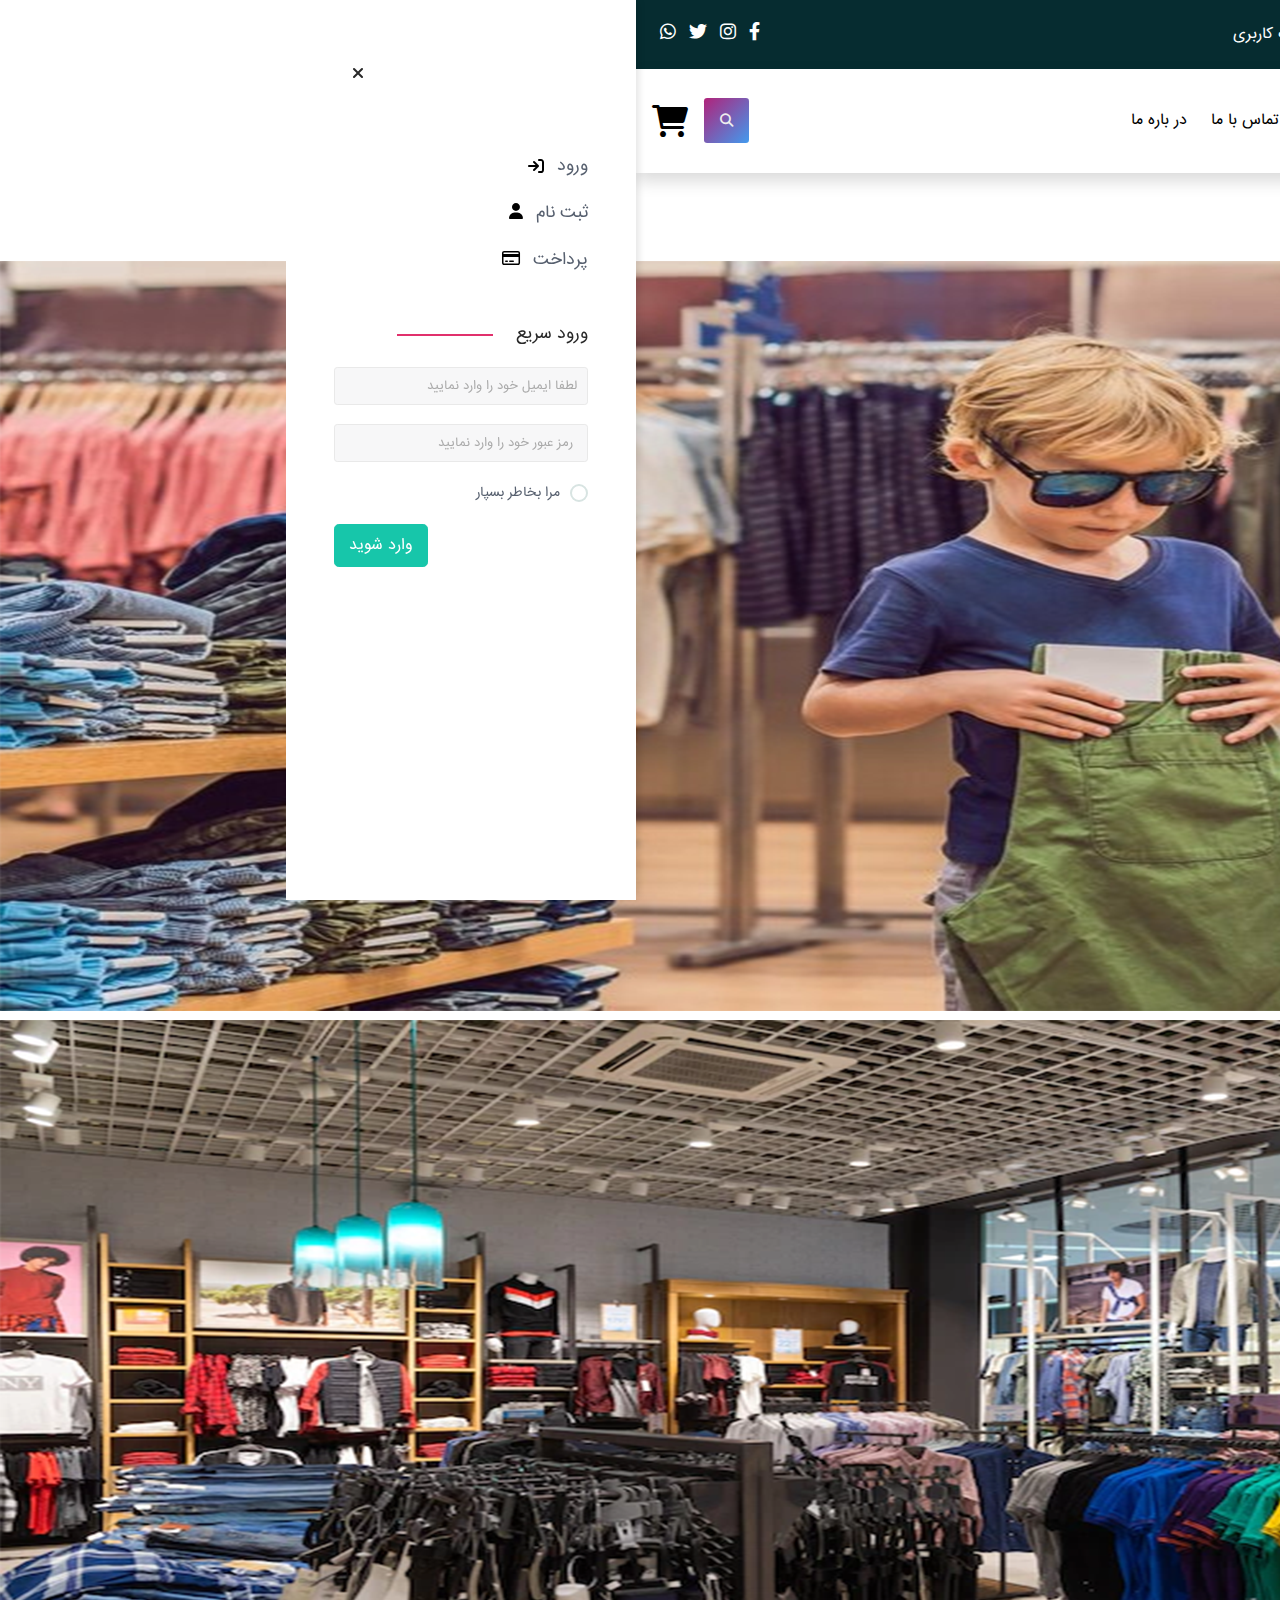
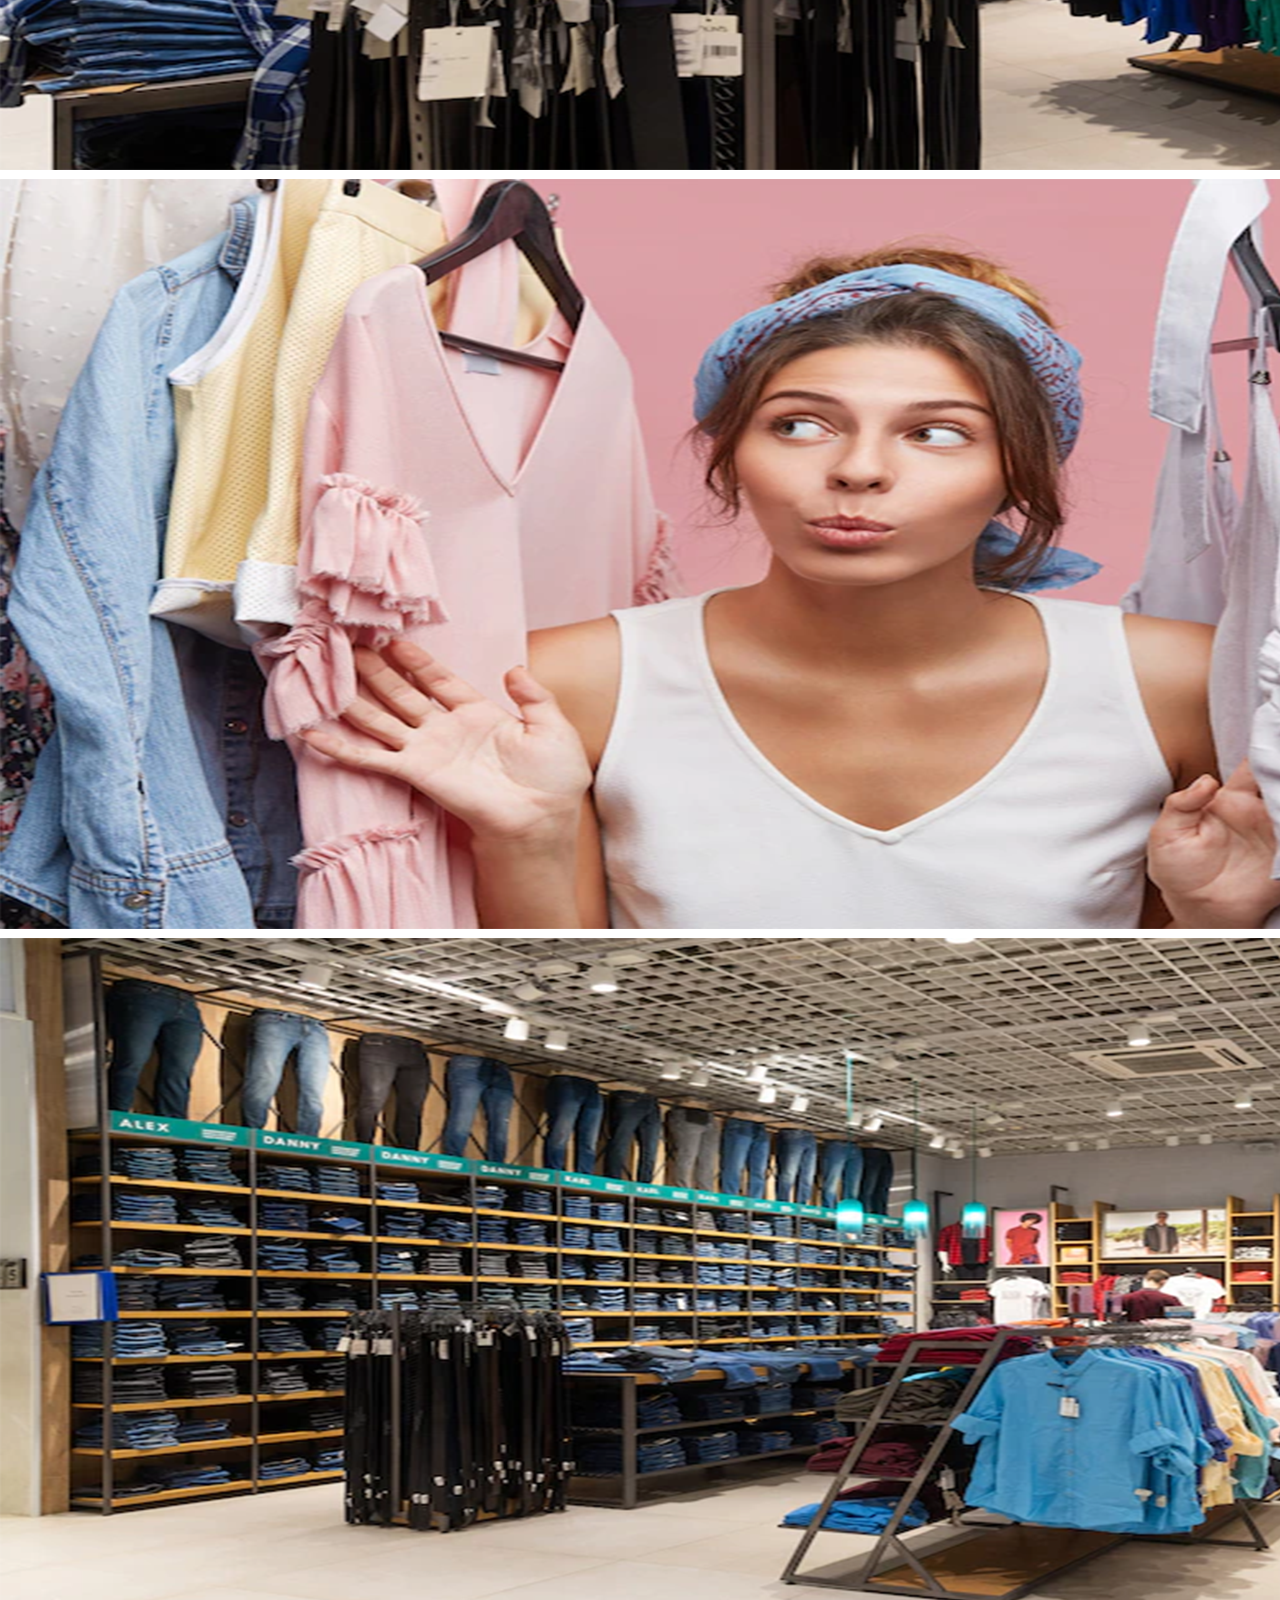
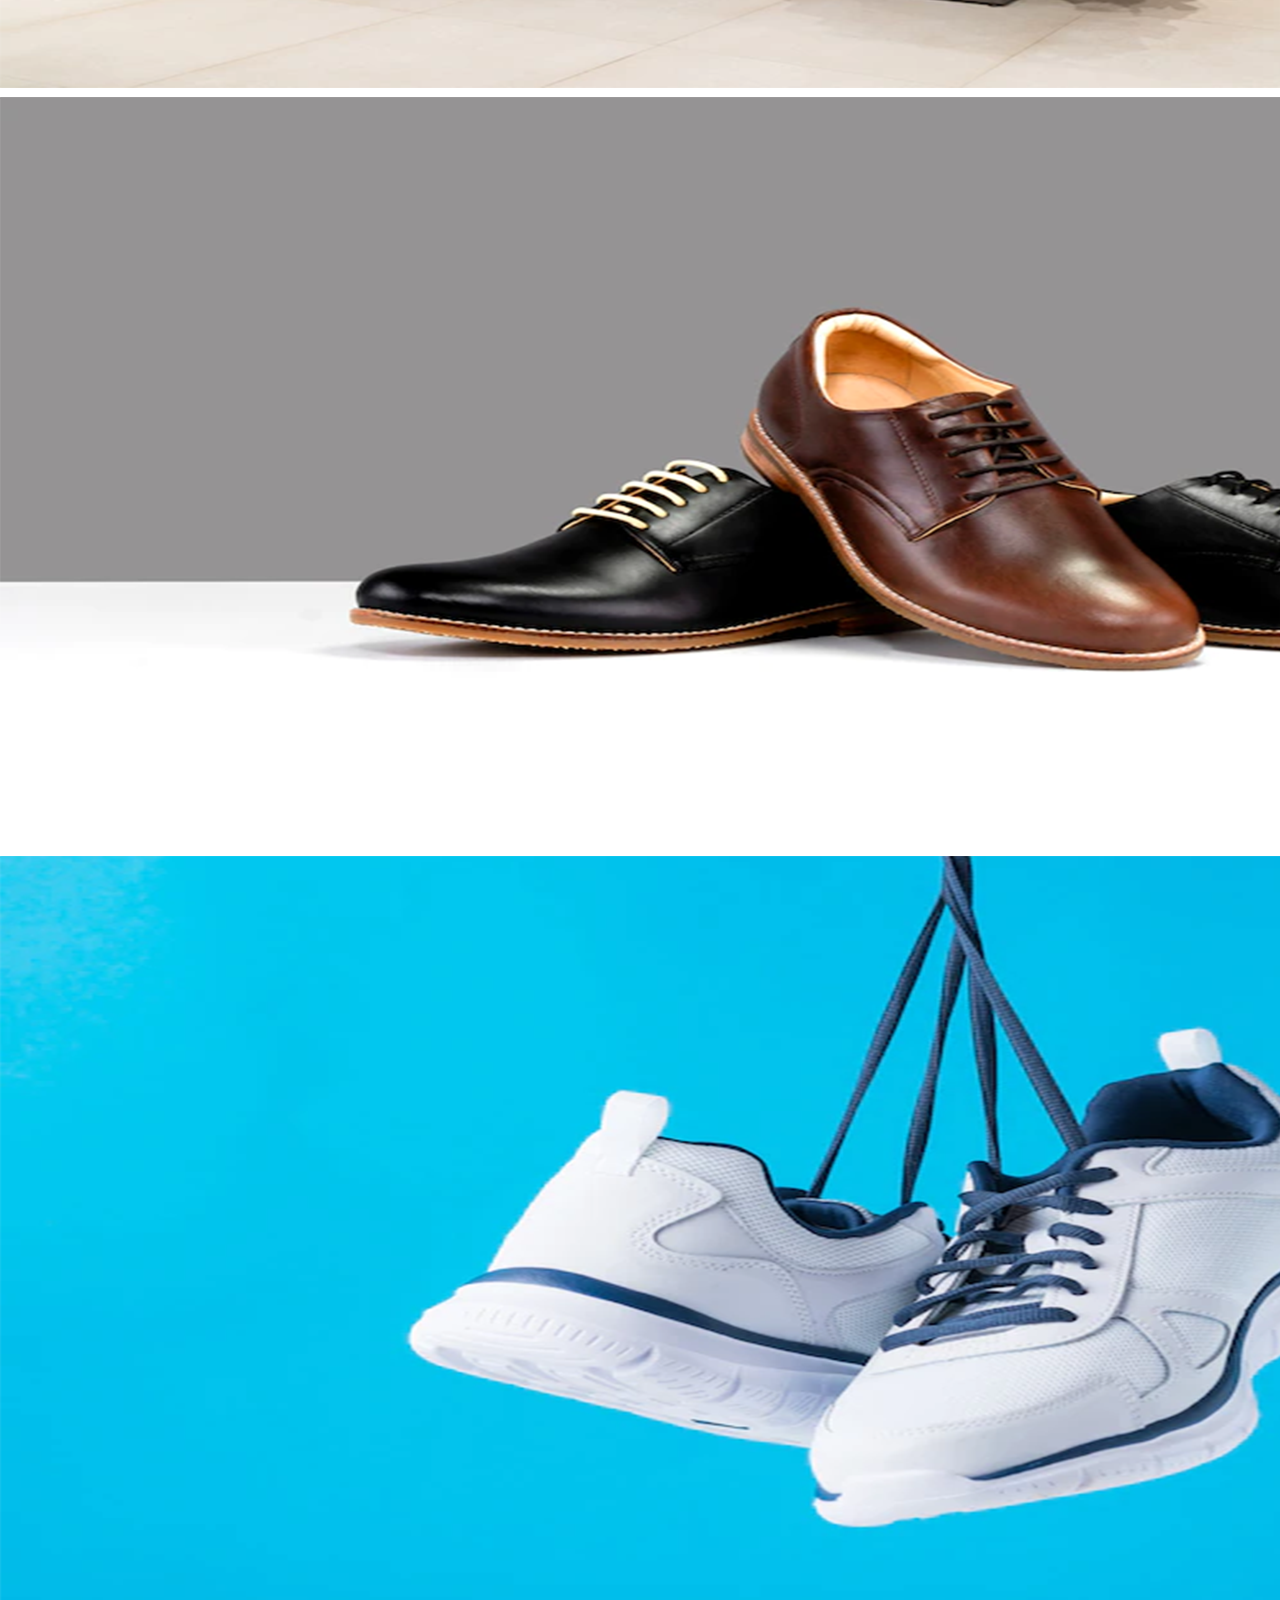
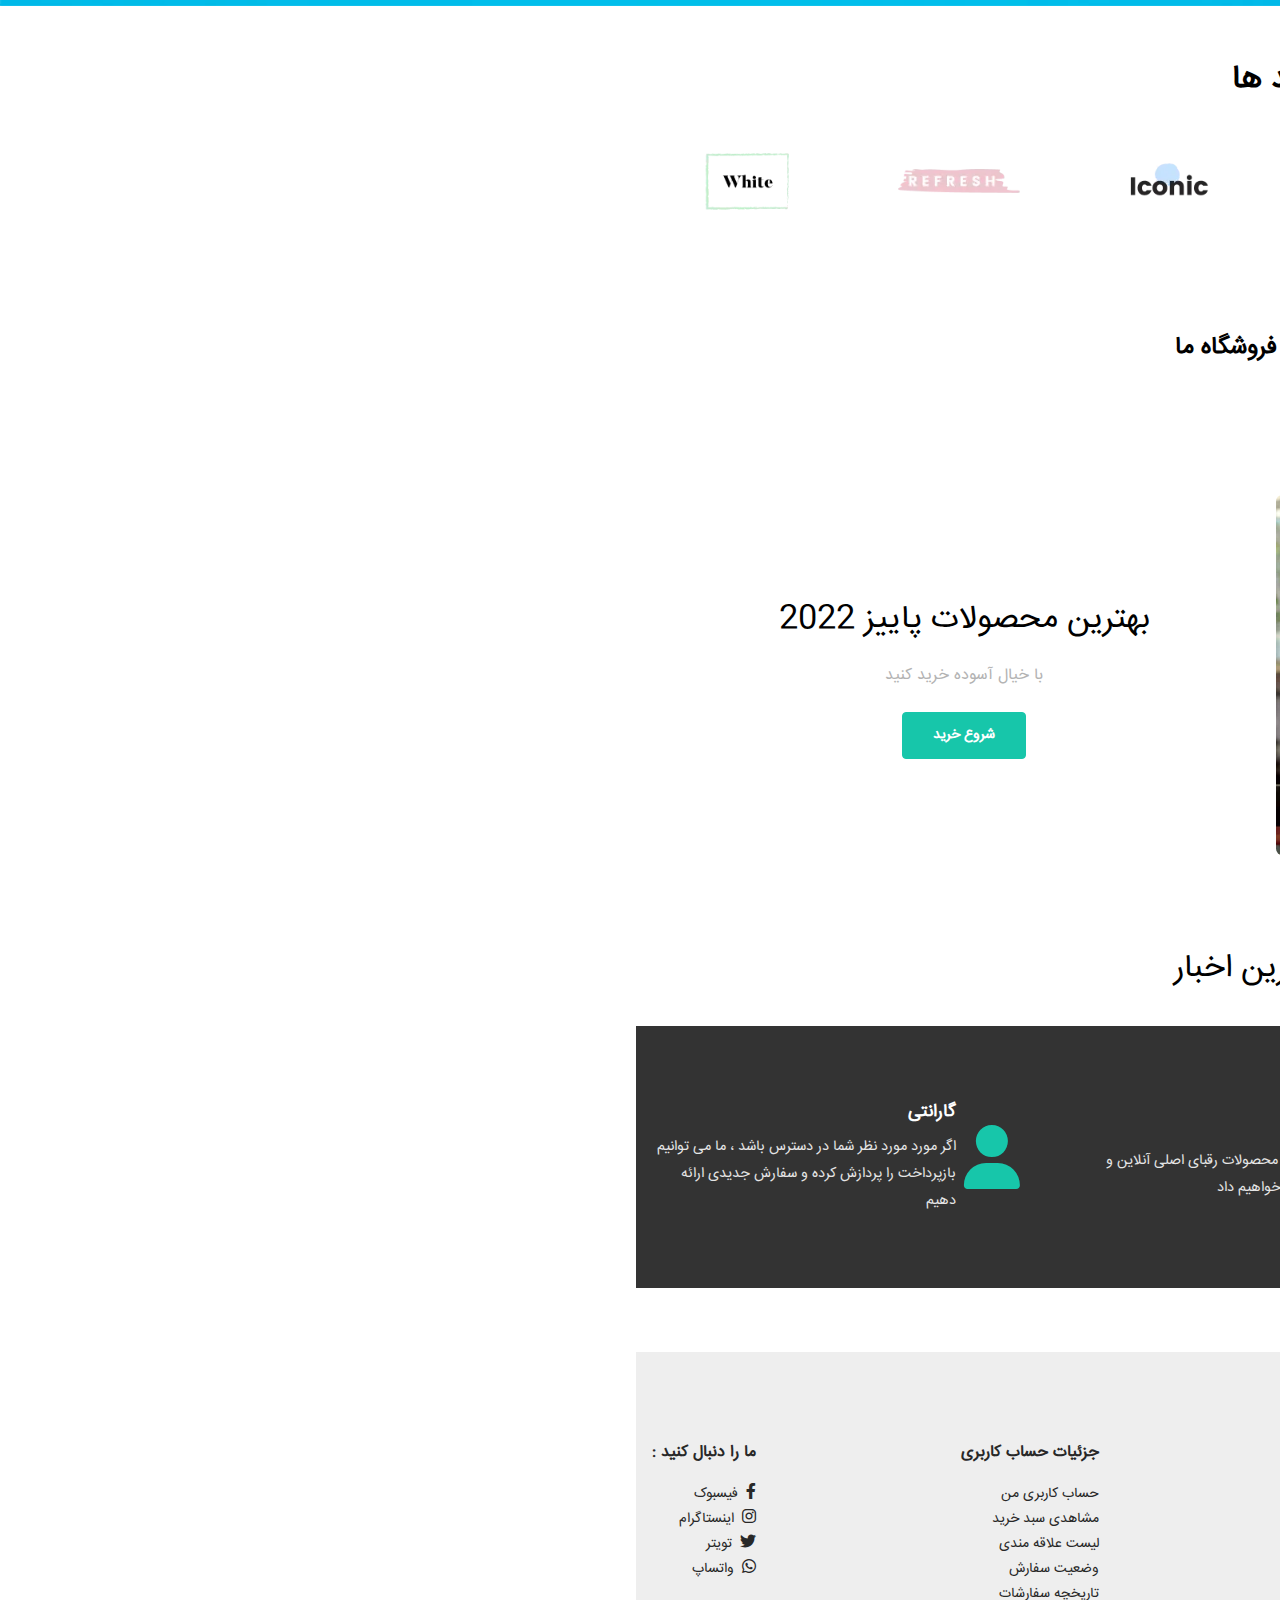
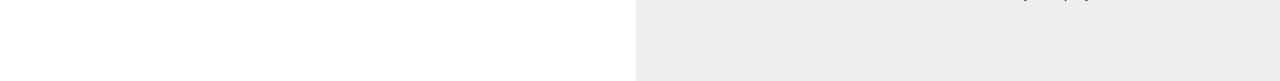
==== index.html @ 2e207db6 "urls edit" ====
<!DOCTYPE html>
<html lang="fa" dir="rtl">
<head>
    <meta charset="UTF-8">
    <meta http-equiv="X-UA-Compatible" content="IE=edge">
    <meta name="viewport" content="width=device-width, initial-scale=1.0">
    <link rel="icon" href="images/favicone.ico">
    <title>فروشگاه  مینی شاپ | صفحه اصلی</title>
    <link rel="stylesheet" href="libs/slick/css/slick-theme.css"><!-- style lib slick -->
    <link rel="stylesheet" href="libs/slick/css/slick.css"><!-- style lib slick -->
    <link rel="stylesheet" href="css/style.css"><!-- main styles-->
    <link rel="stylesheet" href="css/fontAwesome/css/all.min.css"><!--font awesome-->
</head>
<body class="">
<div id="overlay"></div> <!-- class="overlay" -->



<!-- 1= Header -->

<header class="header shadow">
    <div class="bg-shadow">

    <section class="container">


            <div class="header__top">


                <div class="switch">
                    <div class="flicker"></div>
                    <div class="moon"></div>
                  </div>

                  <a href="#" class="header-users__account">
                    <i class="fa fa-user"></i>
                    <span>حساب کاربری</span>
              </a>

                <div class="header__social">
                <a href="#" class="header-social__link facebook" title="فیسبوک"><i class="fab fa-facebook-f"></i></a>
                <a href="#" class="header-social__link instagram" title="اینستاگرام"><i class="fab fa-instagram"></i></a>
                <a href="#" class="header-social__link twitter" title="تویتر"><i class="fab fa-twitter"></i></a>
                <a href="#" class="header-social__link whatsapp" title="واتساپ"><i class="fab fa-whatsapp"></i></a>
            </div>
            

  
            </div><!-- header__top -->
        </div>

        <nav class="nav-shadow">
            <section class="container">

              <div class="header-users">
                     <div class="user-account">
     
                         <div class="user__close">
                         <a href="#" class="user-account__close">
                             <i class="fa fa-times"></i>
                         </a>
                     </div>
     
     
                         <ul class="user-account__menu">
     
                             <li class="user-account-menu__item">
                                 <a href="#" class="user-account-menu__link">ورود
                                     <i class="fa fa-sign-in"></i>
                                 </a>
                             </li>
     
                             <li class="user-account-menu__item">
                                 <a href="#" class="user-account-menu__link">
                                     ثبت نام 
                                     <i class="fa fa-user"></i>
     
                                 </a>
                             </li>
     
                             <li class="user-account-menu__item">
                                 <a href="#" class="user-account-menu__link">
                                     پرداخت 
                                     <i class="far fa-credit-card"></i>
                                 </a>
                             </li>
                         </ul>
     
                         <div class="form-wrapper">
                             <h5 class="form-wrapper__title">ورود سریع </h5>
     
                             <form action="#" class="form" id="form-login">
     
                                 <div class="input-wrapper">
                                     <input type="email" placeholder="لطفا ایمیل خود را وارد نمایید ">
                                 </div>
     
                                 
                                 <div class="input-wrapper">
                                     <input type="password" placeholder=" رمز عبور خود را وارد نمایید  ">
                                 </div>
     
                                 <label for="login_radio" class="login_radio">
                                     <input
                                       type="radio"
                                       id="login_radio"
                                       class="login_radio_input"
                                     />
                                     <div class="radio__radio"></div>
                                     مرا بخاطر بسپار
                                   </label>
                                 <button class="form__btn">وارد شوید </button>
                             </form>
                         </div>
     
     
     
     
     
                     </div>
                 </div>



            <div class="header__bottom">

            <div class="nav-logo">
                <img src="images/iconeminishop.png" alt="logo MiniShop" class="nav-logo__img">
            </div>

            <ul class="menu">
                <li class="menu__item"> <a target="_blank" href="index.html" class="menu__link">خانه</a> </li>
                <li class="menu__item item-under"> <a href="#" class="menu__link">محصولات</a></li>
                <li class="menu__item"> <a target="_blank" href="pages/weblog.html" class="menu__link"> وبلاگ</a> </li>
                <li class="menu__item"> <a target="_blank" href="pages/contact-us.html" class="menu__link">تماس با ما </a> </li>
                <li class="menu__item"> <a target="_blank" href="pages/about.html" class="menu__link"> در باره ما </a> </li>
            </ul>


            <div class="search-box">


                <form action="#" class="search">
                    <input type="text" placeholder="دنبال چه چیزی هستید" class="search__input">
                    <button type="button" class="search__btn">
                        <i class="fa fa-search"></i>
                        </button>
                </form>

                <a id="user-basket" href="#" class="shop-cart">

                 <i class="fa fa-cart-shopping basket-shop"></i>
                </a>

            </div><!-- search-box -->
            <span class="header__icon"><i class="fa fa-bars"></i></span> <!-- display : none -->


        </div><!-- header__bottom -->

    </section>

</nav>


<section class="user-basket">
    <div class="container">



        <div class="shopping-cart">
            <div class="shopping-cart__header">
              <a href="#" class="shopping-cart__close">
                <i class="fa fa-times"></i>
              </a>
              <h4 class="shopping-cart__title">سبد خرید</h4>
              
            </div>
            <div class="shopping-cart__top">
              <div class="shopping-cart__cart">
                <div class="shopping-cart__cart-img">
                  <img
                    src="images/basket/item-3.png"
                    alt=""
                  />
                </div>
                <div class="shopping-cart__cart-content">
                  <div>
                    <h5 class="cart-content__title"> حوله نرم </h5>
                    <a href="#">
                      <i class="fa fa-trash-can"></i>
                    </a>
                  </div>
                  <div>
                    <p class="cart-content__price">۱۸۰,۰۰۰ تومان</p>
                    <div class="shopping-cart__counter">
                      <div class="shopping-cart__counter-add">
                        <button><i class="fa fa-plus"></i></button>
                      </div>
                      <div class="shopping-cart__counter-value">
                        <input class="shopping-cart__counter-value__input" value="1">
                      </div>
                      <div class="shopping-cart__counter-remove">
                        <button><i class="fa fa-minus"></i></button>
                      </div>
                    </div>
                  </div>
                </div>
              </div>
              <div class="shopping-cart__cart">
                <div class="shopping-cart__cart-img">
                  <img
                    src="images/basket/item-2.png"
                    alt=""
                  />
                </div>
                <div class="shopping-cart__cart-content">
                  <div>
                    <h5 class="cart-content__title"> کفش اسپورت </h5>
                    <a href="#">
                      <i class="fa fa-trash-can"></i>
                    </a>
                  </div>
                  <div>
                    <p class="cart-content__price">۱۸۰,۰۰۰ تومان</p>
                    <div class="shopping-cart__counter">
                      <div class="shopping-cart__counter-add">
                        <button><i class="fa fa-plus"></i></button>
                      </div>
                      <div class="shopping-cart__counter-value">
                        <input class="shopping-cart__counter-value__input" value="1">
                      </div>
                      <div class="shopping-cart__counter-remove">
                        <button><i class="fa fa-minus"></i></button>
                      </div>
                    </div>
                  </div>
                </div>
              </div>
              <div class="shopping-cart__cart">
                <div class="shopping-cart__cart-img">
                  <img
                    src="images/basket/item-1.png"
                    alt=""
                  />
                </div>
                <div class="shopping-cart__cart-content">
                  <div>
                    <h5 class="cart-content__title"> کفش اسپورت </h5>
                    <a href="#">
                      <i class="fa fa-trash-can"></i>
                    </a>
                  </div>
                  <div>
                    <p class="cart-content__price">۱۸۰,۰۰۰ تومان</p>
                    <div class="shopping-cart__counter">
                      <div class="shopping-cart__counter-add">
                        <button><i class="fa fa-plus"></i></button>
                      </div>
                      <div class="shopping-cart__counter-value">
                        <input class="shopping-cart__counter-value__input" value="1">
                      </div>
                      <div class="shopping-cart__counter-remove">
                        <button><i class="fa fa-minus"></i></button>
                      </div>
                    </div>
                  </div>
                </div>
              </div>
       
            </div>
            <div class="shopping-cart__bottom">
              <div class="shopping-bottom__up">
                <div class="right-text">
                  <p>جمع کل :</p>
                </div>
                <div class="left-text">
                  <h4>۳۴۰,۰۰۰ تومان</h4>
                </div>
              </div>
              <div class="shopping-bottom__middle">
                <div class="right-btn">
                  <button class="btn-normal">
                    <i class="fa fa-cart-shopping-fast"></i>
                    سبد خرید
                  </button>
                </div>
                <div class="left-btn">
                  <button class="btn-normal">
                    <i class="fa fa-credit-card-front"></i>
                    پرداخت
                  </button>
                </div>
              </div>
             
            </div>
          </div>





    </div>
</section>

</header>

<main class="main">


  <!-- 3= Slider -->
  <div class="container sliders">
    <section class="slider">
      <img src="images/imageSlider/sliderimg1.png" alt="slider Image">
      <img src="images/imageSlider/sliderimg2.png" alt="slider Image">
      <img src="images/imageSlider/sliderimg3.png" alt="slider Image">
      <img src="images/imageSlider/sliderimg4.png" alt="slider Image">
      <img src="images/imageSlider/sliderimg5.png" alt="slider Image">
      <img src="images/imageSlider/sliderimg6.png" alt="slider Image">
    </section>
  </div>




  <!-- 4= Brand Product -->
  <section class="companies">
    <div class="container">

      <h2 class="companies__title">برند ها </h2>
      <div class="companies__items">
        
        <img class="companies__image" src="images/barand/brand-1.jpg" alt=" image companies">
        <img class="companies__image" src="images/barand/brand-2.jpg" alt=" image companies">
        <img class="companies__image" src="images/barand/brand-3.jpg" alt=" image companies">
        <img class="companies__image" src="images/barand/brand-4.jpg" alt=" image companies">
        <img class="companies__image" src="images/barand/brand-5.jpg" alt=" image companies">
        <img class="companies__image" src="images/barand/brand-6.jpg" alt=" image companies">

      </div>
    </div>
  </section>



  <!-- 5= all Product  -->
  <section class="product">
    <div class="container">

      <div class="product__title">
        <h2>محصولات فروشگاه ما </h2>
      </div>

      <section id="Products-items" class="product-items">


        <!-- product#1 نمونه آیتم هر محصول   -->
        <!--<div class="product-card">
          <h3 class="product-card__title">پیراهن جین اسپرت </h3>
          <p class="product-card__text">لورم ایپسوم نمونه متن آزمایشی می باشد که در صنعت طراحی مورد استفاده قرار می گیرد</p>
          <div class="product-card__image" >
          <img class="product-card__img" src="images/product/product-15.jpg" alt=" products">
          </div>
          <div class="product-card__info">
            <div class="product-card__price">200000 تومان</div>
            <a href="Product-info.html" class="product-card__btn"> توضیحات کامل </a>
          </div>
  
          <!--<div class="user-basket">
          <a href="#" class="product-card-basket__btn">  افزودن به سبد خرید </a>
        </div>-->

        <!-- همه محصولات از سمت جاوا اسکریپت ساخته می شوند  -->
        

    </section><!-- product-items -->
    </div>
  </section>



  <!-- 6= banner -->
  <section class="banner">
    <div class="container">
      <div class="banner-details">
      
      <div class="banner-image">
        <img src="images/banner/banner1.png" alt="banner" class="banner-image__pic">
      </div>

      <div class="banner-description">
        <h3 class="banner-description__title">بهترین محصولات پاییز 2022</h3>
        <p class="banner-description__text">با خیال آسوده خرید کنید </p>
        <div class="banner__shop">
        <button class="btn-normal btn-shop">شروع خرید </button>
      </div>
      </div>


    </div>
    </div>
  </section>




  <!-- 7= Weblog -->
  <section class="Weblog">
    <div class="container">
      <h3 class="Weblog__title"> جدید ترین اخبار</h3>
      <div class="Weblog-items">
        <!--

        <div class="Weblog-item">

          <a href="pages/weblog.html">
          <div  class="Weblog-image">
            <img src="images/weblog/blog1.png" alt="weblog image" class="Weblog-image__pic">
          </div>
          </a>
        </a>
          <div class="Weblog-details">
            <h5 class="Weblog-details__title">  پیراهن جین  </h5>
            <p class="Weblog-details__text"><i class="fa fa-calendar-days"></i> 17 آبان 1401</p>
          </div>
        </div>


        <div class="Weblog-item">
        
          <a href="pages/weblog.html">
            <div  class="Weblog-image">
              <img src="images/weblog/blog2.png" alt="weblog image" class="Weblog-image__pic">
            </div>
            </a>
          <div class="Weblog-details">
            <h5 class="Weblog-details__title"> برند تجاری مد </h5>
            <p class="Weblog-details__text"><i class="fa fa-calendar-days"></i> 17 آبان 1401</p>
          </div>
        </div>


        <div class="Weblog-item">
          
          <a href="pages/weblog.html">
            <div  class="Weblog-image">
              <img src="images/weblog/blog3.png" alt="weblog image" class="Weblog-image__pic">
            </div>
            </a>
          <div class="Weblog-details">
            <h5 class="Weblog-details__title"> محصولات جدید این فصل  </h5>
            <p class="Weblog-details__text"><i class="fa fa-calendar-days"></i> 17 آبان 1401</p>
          </div>
        </div>-->




      </div><!-- Weblog-items -->
    </div>
  </section>




  <!-- 8= Services  -->
  <section class="services ">
    <div class="container">
      <div class="services-items">


      <div class="services-item">
        <i class="fa fa-truck-fast service-fa "></i>
        <div class="services-details">
          <h4 class="services-details__title"> تحویل بسار سریع</h4>
          <p class="services-details__text">سفارش شما 3-5 روز کاری پس از در دسترس بودن همه کالاهای شما تحویل داده می شود </p>
        </div>
      </div>


      <div class="services-item">
        <i class="fa fa-coins service-fa"></i>
        <div class="services-details">
          <h4 class="services-details__title"> بهترین قیمت </h4>
          <p class="services-details__text">ما بلافاصله قیمت محصولات رقبای اصلی آنلاین و محلی را مطابقت خواهیم داد </p>
        </div>
      </div>


      <div class="services-item">
        <i class="fa fa-user service-fa"></i>
        <div class="services-details">
          <h4 class="services-details__title">گارانتی </h4>
          <p class="services-details__text">اگر مورد مورد نظر شما در دسترس باشد ، ما می توانیم بازپرداخت را پردازش کرده و سفارش جدیدی ارائه دهیم </p>
        </div>
      </div>




      
    </div><!-- services items -->
    </div>
  </section>


</main>





<!-- 9= Footer -->
<footer class="footer">
  <div class="container">
    <section class="footer-items">

    <div class="footer-item">
      <h4 class="footer-item__title">ارتباط با ما</h4>
      <ul class="footer-menu">

        <li class="footer-menu__item footer-mega__menu">
          <span class="footer-menu__title">ایمیل :</span>
          <span class="footer-menu__text">Exampleshop@gmail.com</span> 
        </li>

        <li class="footer-menu__item footer-mega__menu">
          <span class="footer-menu__title"> تلفن : </span>
          <span class="footer-menu__text">09141111111</span>
        </li>

        <li class="footer-menu__item footer-mega__menu">
          <span class="footer-menu__title"> تلفن شرکت : </span>
          <span class="footer-menu__text">02121111111</span>
        </li>
        <li class="footer-menu__item footer-mega__menu">
          <span class="footer-menu__title">ساعت کاری :</span>
          <span class="footer-menu__text"> شنبه تا پنج شنبه ، 08:00 الی 20:00</span>
        </li>
      </ul>
    </div>



    <div class="footer-item">

      <h4 class="footer-item__title"> اطلاعات </h4>
      <ul class="footer-menu">
        <li class="footer-menu__item"><a href="#" class="footer-menu__link"> درباره ما </a></li>
        <li class="footer-menu__item"> <a href="#" class="footer-menu__link"> تماس با ما </a> </li>
        <li class="footer-menu__item"> <a href="#" class="footer-menu__link"> قوانین و مقررات  </a> </li>
        <li class="footer-menu__item"> <a href="#" class="footer-menu__link"> تعویض و مرجوع </a> </li>
        <li class="footer-menu__item"> <a href="#" class="footer-menu__link"> حمل و نقل و ارسال  </a> </li>
      </ul>

    </div>

    <div class="footer-item">

      <h4 class="footer-item__title"> جزئیات حساب کاربری  </h4>
      <ul class="footer-menu">
        <li class="footer-menu__item"><a href="#" class="footer-menu__link">  حساب کاربری من  </a></li>
        <li class="footer-menu__item"> <a href="#" class="footer-menu__link">مشاهدی سبد خرید</a></li>
        <li class="footer-menu__item"> <a href="#" class="footer-menu__link"> لیست علاقه مندی  </a></li>
        <li class="footer-menu__item"> <a href="#" class="footer-menu__link">وضعیت سفارش </a></li>
        <li class="footer-menu__item"> <a href="#" class="footer-menu__link">تاریخچه سفارشات </a></li>
      </ul>

    </div>
    
    
    
    <div class="footer-item">
      <h4 class="footer-item__title"> ما را دنبال کنید : </h4>
      <div class="footer-menu">
        <li class="footer-menu__item"><a href="#" class=" footer-menu__link " title="فیسبوک"><i class="fab fa-facebook-f facebook social-footer"></i>فیسبوک</a></li>
        <li class="footer-menu__item"><a href="#" class=" footer-menu__link " title="اینستاگرام"><i class="fab fa-instagram instagram social-footer"></i>اینستاگرام</a></li>
        <li class="footer-menu__item"><a href="#" class=" footer-menu__link " title="تویتر"><i class="fab fa-twitter twitter social-footer"></i>تویتر</a></li>
        <li class="footer-menu__item"><a href="#" class=" footer-menu__link " title="واتساپ"><i class="fab fa-whatsapp whatsapp social-footer"></i>واتساپ</a></li>
    </div>
    </div>


  </section>
  </div>
</footer>



<script src="js/jquery-3.6.1.min.js"></script><!-- Jquery Libs-->
<script src="js/slick.min.js"></script><!-- slick libs-->
<script src="js/app.js"></script><!-- Script Js -->
</body>
</html>
---- css/style.css ----
/* Add fonts */ 

@font-face {
    font-family: "IRAN Sans";
    src: url('../fonts/IRANSansWeb.eot') format('eot'),
    url('../fonts/IRANSansWeb.woff') format('woff'),
    url('../fonts/IRANSansWeb.woff2') format('woff2'),
    url('../fonts/IRANSansWeb.ttf') format('ttf');
}

:root{
    --color-primary: #17c6aa ;
    --color-orange: #ff5900;
    --color-gray: #b3b3b3;
    --color-darkblue: #081d43;
    --font-iranSans: "IRAN Sans"
}


/* css reset */
*,
*::after,
*::before{
    box-sizing: border-box;
    padding: 0;
    margin: 0;
}

/* container */ 

html,body{
    direction: rtl;
    position: relative; /* مهم */ 
    font-family: 'IRAN Sans';
    
}


.container{
    max-width: 80rem;
    padding-left: 1rem;
    padding-right: 1rem;
    margin-left: auto;
    margin-right: auto;
}



/* General Styles */ 

a{
    text-decoration: none;
}

/* style dark mode */ 

.dark .user-account__close{
  color: #282828;
}

.dark .user-account-menu__link{
  color: #000;
}

.dark .cart-content__title{
  color: #000;
}

.dark .cart-content__price {
  color: #000;
}

.dark .shopping-cart__close{
  color: #282828;
}
.dark .shopping-cart__title{
  color: #000;
}


.dark  a {
    color: rgb(255, 255, 255);
  }

   .nav-logo__img{
    background-color: #14b78f;
    color: #fff;
    padding: .4rem;
    border-radius: .2rem;
  }




/* style overlay*/ 
.overlay {
  display: block;
  width: 100%;
  left: 0;
  z-index: 9;
  top: 0;
  position: absolute;
  background-color: rgba(0, 0, 0, 0.6);
  height: 100%;
}


/* style header */ 
.header__top{
    display: flex;
    justify-content: space-between;
    align-items: center;
}

.bg-shadow{
    background-color: #062c30;
    padding: .9rem 0;
}



.switch {/* style btn dark mode */
    width: 80px;
    height: 40px;
    border-radius: 20px;
    background-color: rgb(39, 38, 38);
    position: relative;
  }

  .flicker {
    width: 30px;
    height: 30px;
    border-radius: 15px;
    background-color: rgb(255, 255, 255);
    position: absolute;
    top: 5px;
    left: 5px;
    transition: 0.3s;
    box-shadow: inset 4px 4px 4px rgb(255, 255, 255),
      inset -4px -4px 4px rgb(195 193 198 / 90%);
  }

.moon {
    width: 20px;
    height: 20px;
    border-radius: 10px;
    box-shadow: 4px 4px 0 0 rgb(255, 255, 255);
    position: absolute;
    top: 5px;
    left: 45px;
  }

  .dark {
    background-color: rgb(57, 57, 57);
    transition: 0.3s;
  }
  .dark .flicker {
    transform: translateX(40px);
  }
  
  .dark > * {
    color: rgb(255, 255, 255);
  }
  
  .header-users__account{
    color: #fff;
  }

  .header-users__account:hover{
    color:#14b78f;
    transition: all .4s;
  }

  i.fa.fa-user {
    padding-left: 0.5rem;
}

.header__social{
    font-size: 18px;
}
.header-social__link{
    color: #fff;
    padding-left: .5rem;
}

.facebook:hover{
    transform: scale(1.1);
    color: #2b55ff;

}
.instagram:hover{
    transform: scale(1.1);
    color: #c53131;
}
.twitter:hover{
    transform: scale(1.1);
    color: #00aced;
}
.whatsapp:hover{
    transform: scale(1.1);
    color: #39a039;
}


/* style form login */
.user-account{
    position: fixed;
    left: -350px; /* 0 */
    top: 0;
    width: 350px;
    height: 100vh;
    background-color: #fff;
    box-shadow: 6px -1px 7px -3px rgb(0 0 0 / 10%);
    z-index: 10;
    padding: 3rem 3rem;
    overflow-y: auto;
    transition: all 0.5s ease;

}

.user-account.active-user{
    left: 0;
}

.user__close{
    display: flex;
    justify-content: flex-end;
}


.user-account__close{
    transition: all 0.3s ease-in-out;
    display: block;
    width: 3rem;
    border-radius: 50%;
    background-color: transparent;
    height: 3.5rem;
    text-align: center;
    color: #282828;
    line-height: 3.5rem;
}

.user-account__close:hover{
    color: #ff3838;
    background-color: rgba(236, 209, 209, 0.3);
}


.user-account__menu{
   margin: 3rem 0 3rem 0;
    list-style-type: none;
}

.user-account-menu__item{
    margin-bottom: 1.2rem;
}

.user-account-menu__link{
    font-size: 1.1rem;
    transition: all 0.3s ease-in-out;
    color: #57606f;
    display: inline-block;
}

.user-account-menu__link:hover{
    color: var(--color-primary);
    transform: translateX(-5px);
}


.user-account-menu__link i{
    font-size: 1rem;
    color: #000;
    margin-right: .5rem;
    vertical-align: -2px;
    transition: all 0.3s ease-in-out;
}

.user-account-menu__link .fa-user{
    vertical-align: 0;
}
.user-account-menu__link .fa-credit-card{
    vertical-align: 0;
}

/* Form login */

.form-wrapper{
    padding: 0;
}

.form-wrapper__title{
    margin-bottom: 1.3rem;
    position: relative;
    font-size: 1.1rem;
    font-weight: 500;
    line-height: 1.5rem;
    color: #282828;
}

.form-wrapper__title::after{
    content: "";
    position: absolute;
    top: 50%;
    right: 30%;
    background-color: #e1306c;
    width: 6rem;
    height: 2px;
    margin-right: 1.2rem;
}

.form input{
    font-size: 13px;
    font-family: var(--font-iranSans);
    border: 1px solid #e9e9e9;
    border-radius: .2rem;
    padding: 8px 10px;
    color:  #6d6d6d;
    outline: none;
    margin-bottom: 1.2rem;
    caret-color: #e9e9e9;
    width: 100%;
    background-color: #f7f7f8;
    transition: all 0.5s ease;
}

.form input::placeholder{
    color: #aaaaaa;;
}


.form input:focus{
    caret-color: #17c6a97e;
    border: 1px solid #17c6a97e;;
}

.input-wrapper{
    padding: 0;
    position: relative;
}

.form__btn{
    padding: .5rem .9rem;
    font-weight: 400;
    font-size: 1rem;
    font-family: var(--font-iranSans);
    background-color: var(--color-primary);
    color: #fff;
    border: none;
    outline: none;
    float: left;
    border-radius: .3rem;
    cursor: pointer;
    border: 1px solid var(--color-primary);
}

/* login radio btn */ 
.form .login_radio {
    display: flex;
    cursor: pointer;
    align-items: center;
    color: #57606f;
    font-size: 14px;
    margin-bottom: 20px;
  }
  .form .login_radio input {
    inset: unset;
    width: auto;
    margin-bottom: 0;
  }
  .form .login_radio_input {
    display: none;
  }
  .form .radio__radio {
    width: 18px;
    margin-left: 10px;
    height: 18px;
    padding: 2px;
    box-sizing: border-box;
    border-radius: 50%;
    border: 2px solid #d8e4e2;
    -webkit-border-radius: 50%;
    -moz-border-radius: 50%;
    -ms-border-radius: 50%;
    -o-border-radius: 50%;
  }
  .form .radio__radio::after {
    background-color: #17c6aa;
    border-radius: 50%;
    content: "";
    display: block;
    width: 100%;
    height: 100%;
    transform: scale(0);
    transition: all 0.3s ease;
    -webkit-border-radius: 50%;
    -moz-border-radius: 50%;
    -ms-border-radius: 50%;
    -o-border-radius: 50%;
    -webkit-transform: scale(0);
    -moz-transform: scale(0);
    -ms-transform: scale(0);
    -o-transform: scale(0);
    -webkit-transition: all 0.3s ease;
    -moz-transition: all 0.3s ease;
    -ms-transition: all 0.3s ease;
    -o-transition: all 0.3s ease;
  }
  .form .login_radio_input:checked + .radio__radio::after {
    transform: scale(1);
    -webkit-transform: scale(1);
    -moz-transform: scale(1);
    -ms-transform: scale(1);
    -o-transform: scale(1);
  }


  /* Start style header bottom Navbar */

.nav-shadow{
    box-shadow: 0 .5rem 1rem rgba(0,0,0,.15);
}


.header__bottom{
    display: flex;
    justify-content: space-between;
    align-items: center;
    padding: 1rem 0;
}

.menu{
    display: flex;
}

.menu__item{
    list-style-type: none;
    padding-left: 1.5rem;
}

.menu__link{
    color: #000;
}

.menu__link:hover{
    cursor: pointer;
}

.menu__under{
    display: none;
    position: absolute;
   /* right: 0;*/
    padding: 0;
}

.menu__under li{
    min-width: 150px;
    text-align: center;
    border-radius: .3rem;
}

    

.item-under:hover > .menu__under{
display: block;
background-color: #14b78f;
}

.menu__item-under:hover{
    background-color: var(--color-primary);
}
.menu__link-under{
    color: #fff;
}

.header__icon{
    display: none;
}

/* style search box */ 
.search-box{
    display: flex;
    align-items: center;
}

.search{
    padding: .6rem;
    color: #eee;
    background: linear-gradient(to bottom right, #B1227A, #429AEE);
    border-radius: .2rem;
    display: inline-flex;
    align-items: center;

}

.search :is(input , button){
    color: inherit;
    border: none;
    background: transparent;
    outline: none;
}


.search__input{
    width: 0;
    transition: width .5s;
    font-size: 1.2rem;

}
.search__btn{
    width: 1.6rem;
    height: 1.6rem;
    cursor: pointer;
}

.search:focus-within input{
    width: 13rem;
}

.search__input::placeholder{
    color: inherit;
    font-family: var(--font-iranSans);
    font-size: 1rem;
}







/* style User Basket  سبد خرید */

.shop-cart{
    color: inherit;
    outline: none;
    border: none;
    background: transparent;
    font-size: 2rem;
    margin-right: 1rem;
    cursor: pointer;
    display: flex;

}

.shop-cart:hover{
    color: var(--color-primary);

}



/* Start Style Shop cart */ 
 .shopping-cart {
  position: fixed;
  width: 100%;
  max-width: 475px;
  z-index: 10;
  opacity: 0;
  left: -480px;
  top: 0;
  background-color: #fff;
  height: 100%;
  box-shadow: 0 10px 35px rgb(0 0 0 / 7%);
  transition: all 0.5s ease;
  -webkit-transition: all 0.5s ease;
  -moz-transition: all 0.5s ease;
  -ms-transition: all 0.5s ease;
  -o-transition: all 0.5s ease;
}
.shopping-cart.active-basket {
  left: 0;
  opacity: 1;
}
 .shopping-cart .shopping-cart__header {
  border-bottom: 1px solid #e4e4e4;
  padding: 1rem 1rem;  
  display: flex;
  justify-content: space-between;
  align-items: center;
}
 .shopping-cart .shopping-cart__header h4 {
  font-size: 1.2rem;
  font-weight: 500;
}

.shopping-cart__close{
  font-size: 1.2rem;
}

.shopping-cart__close:hover{
  color: #ff3838;
}


.shopping-cart .shopping-cart__top {
  height: 60vh;
  overflow: auto;
  padding: 15px;
}
/* === Shoping cart - ScrollBar  */

  .shopping-cart
  .shopping-cart__top::-webkit-scrollbar,
.mobile-nav::-webkit-scrollbar {
  width: 8px;
}

  .shopping-cart
  .shopping-cart__top::-webkit-scrollbar-track,
.mobile-nav::-webkit-scrollbar-track {
  background: #eee;
  border-radius: 2px;
  -webkit-border-radius: 2px;
  -moz-border-radius: 2px;
  -ms-border-radius: 2px;
  -o-border-radius: 2px;
}

  .shopping-cart
  .shopping-cart__top::-webkit-scrollbar-thumb,
.mobile-nav::-webkit-scrollbar-thumb {
  background: #ddd;
  border-radius: 8px;
  -webkit-border-radius: 8px;
  -moz-border-radius: 8px;
  -ms-border-radius: 8px;
  -o-border-radius: 8px;
}

  .shopping-cart
  .shopping-cart__top::-webkit-scrollbar-thumb:hover,
.mobile-nav::-webkit-scrollbar-thumb:hover {
  background: #c7c7c7;
}
/* scrollbar  */
 .shopping-cart .shopping-cart__cart {
  display: flex;
  justify-content: space-between;
  align-items: center;
  padding: 10px;
  margin-bottom: 10px;
  border: 1px solid #e4e4e4;
}

  .shopping-cart
  .shopping-cart__cart
  .shopping-cart__cart-img {
  flex: 0 0 20%;
  height: 80px;
}

  .shopping-cart
  .shopping-cart__cart
  .shopping-cart__cart-img
  img {
  width: 100%;
  height: 100%;
  border-radius: 4px;
  vertical-align: middle;
  -webkit-border-radius: 4px;
  -moz-border-radius: 4px;
  -ms-border-radius: 4px;
  -o-border-radius: 4px;
}

  .shopping-cart
  .shopping-cart__cart
  .shopping-cart__cart-content {
  flex: 0 0 80%;
  padding-right: 20px;
}

  .shopping-cart
  .shopping-cart__cart
  .shopping-cart__cart-content
  .shopping-cart__counter {
  width: 64px;
  height: 26px;
  border: 1px solid #e4e4e4;
  display: flex;
  align-items: center;
  border-radius: 5px;
  -webkit-border-radius: 5px;
  -moz-border-radius: 5px;
  -ms-border-radius: 5px;
  -o-border-radius: 5px;
}


  .shopping-cart
  .shopping-cart__cart
  .shopping-cart__cart-content
  .shopping-cart__counter
  .shopping-cart__counter-add,
  .shopping-cart
  .shopping-cart__cart
  .shopping-cart__cart-content
  .shopping-cart__counter
  .shopping-cart__counter-remove {
  width: 20px;
}

  .shopping-cart
  .shopping-cart__cart
  .shopping-cart__cart-content
  .shopping-cart__counter
  .shopping-cart__counter-add
  > button,
 
  .shopping-cart
  .shopping-cart__cart
  .shopping-cart__cart-content
  .shopping-cart__counter
  .shopping-cart__counter-remove
  > button,

  .shopping-cart
  .shopping-cart__cart
  .shopping-cart__cart-content
  .shopping-cart__counter
  .shopping-cart__counter-value__input {
  border: none;
  text-align: center;
  background-color: #fff;
  display: block;
  outline: none;
  color: #4f4f4f;
}

  .shopping-cart
  .shopping-cart__cart
  .shopping-cart__cart-content
  .shopping-cart__counter
  .shopping-cart__counter-value__input:focus {
  outline: none;
}

  .shopping-cart
  .shopping-cart__cart
  .shopping-cart__cart-content
  .shopping-cart__counter
  .shopping-cart__counter-value
  .shopping-cart__counter-value__input {
  width: 100%;
}

  .shopping-cart
  .shopping-cart__cart
  .shopping-cart__cart-content
  .shopping-cart__counter
  button {
  cursor: pointer;
  width: 100%;
  transition: all 0.5s ease;
  padding: 4px 5px;
  -webkit-transition: all 0.5s ease;
  -moz-transition: all 0.5s ease;
  -ms-transition: all 0.5s ease;
  -o-transition: all 0.5s ease;
}

  .shopping-cart
  .shopping-cart__cart
  .shopping-cart__cart-content
  .shopping-cart__counter
  button:hover
  i {
  color: #17c6aa;
}

  .shopping-cart
  .shopping-cart__cart
  .shopping-cart__cart-content
  > div {
  display: flex;
  justify-content: space-between;
  align-items: center;
}

  .shopping-cart
  .shopping-cart__cart
  .shopping-cart__cart-content
  > div:nth-child(1)
  h5 {
  font-size: 14px;
}

  .shopping-cart
  .shopping-cart__cart
  .shopping-cart__cart-content
  > div:nth-child(1)
  a
  i {
  transition: all 0.5s ease;
  font-size: 16px;
  -webkit-transition: all 0.5s ease;
  -moz-transition: all 0.5s ease;
  -ms-transition: all 0.5s ease;
  -o-transition: all 0.5s ease;
}

  .shopping-cart
  .shopping-cart__cart
  .shopping-cart__cart-content
  > div:nth-child(1)
  a:hover
  i {
  color: #ec6060;
}

  .shopping-cart
  .shopping-cart__cart
  .shopping-cart__cart-content
  > div:nth-child(2) {
  margin-top: 12px;
}

  .shopping-cart
  .shopping-cart__cart
  .shopping-cart__cart-content
  > div:nth-child(2)
  p {
  margin: 0;
  font-size: 14px;
}

@keyframes giftAnimate {
  0% {
    transform: scale(1) rotate(0deg);
  }

  5% {
    transform: scale(1.15) rotate(-10deg);
  }

  10% {
    transform: scale(1.3) rotate(10deg);
  }

  20% {
    transform: scale(1) rotate(0deg);
    -webkit-transform: scale(1) rotate(0deg);
    -moz-transform: scale(1) rotate(0deg);
    -ms-transform: scale(1) rotate(0deg);
    -o-transform: scale(1) rotate(0deg);
  }
}

.shopping-cart .shopping-cart__send {
  font-size: 16px;
  margin: 0;
  text-align: center;
  margin-top: 10px;
}
.shopping-cart .shopping-cart__send span {
  color: #17c6aa;
}
.shopping-cart .shopping-cart__bottom {
  padding: 0 20px 0 20px;
}

  .shopping-cart
  .shopping-cart__bottom
  .shopping-bottom__up {
  margin-bottom: 10px;
  border: 1px solid #e5e5e5;
  padding: 10px;
}

  .shopping-cart
  .shopping-cart__bottom
  .shopping-bottom__up,
  .shopping-cart
  .shopping-cart__bottom
  .shopping-bottom__middle {
  display: flex;
  align-items: center;
  justify-content: space-between;
  margin-bottom: 10px;
  padding-top: 10px;
}

  .shopping-cart
  .shopping-cart__bottom
  .shopping-bottom__up
  .right-text
  p {
  font-size: 16px;
  color: #687c93;
  margin: 0;
}

  .shopping-cart
  .shopping-cart__bottom
  .shopping-bottom__up
  .left-text
  h4 {
  font-size: 18px;
  color: #282828;
}

  .shopping-cart
  .shopping-cart__bottom
  .shopping-bottom__middle
  .right-btn,
  .shopping-cart
  .shopping-cart__bottom
  .shopping-bottom__middle
  .left-btn {
  flex: 0 0 48%;
  text-align: center;
}

  .shopping-cart
  .shopping-cart__bottom
  .shopping-bottom__middle
  .right-btn
  button,

  .shopping-cart
  .shopping-cart__bottom
  .shopping-bottom__middle
  .left-btn
  button {
  width: 100%;
  display: flex;
  align-items: center;
  justify-content: center;
  font-weight: 400;
}

  .shopping-cart
  .shopping-cart__bottom
  .shopping-bottom__middle
  .right-btn
  button:first-child {
  background-color: #efefef;
  color: #282828;
  border: 1px solid #efefef;
}

  .shopping-cart
  .shopping-cart__bottom
  .shopping-bottom__middle
  .right-btn
  button:first-child:hover {
  border-color: #282828;
  letter-spacing: 1px;
  background-color: #282828;
  color: #fff;
}

  .shopping-cart
  .shopping-cart__bottom
  .shopping-bottom__middle
  .right-btn
  button
  i,

  .shopping-cart
  .shopping-cart__bottom
  .shopping-bottom__middle
  .left-btn
  button
  i {
  padding-left: 8px;
}

.btn-normal {
  border: 1px solid var(--color-primary);
  font-size: 14px;
  font-weight: 600;
  line-height: 15px;
  font-family: "iransans";
  display: block;
  padding: 15px 30px;
  color: #fff;
  background-color: var(--color-primary);
  border-radius: 4px;
  cursor: pointer;
  transition: all 0.5s ease;
  font-family: var(--font-iranSans);
}



/*start slider style */

.slick-arrow{
  display:none !important;
}

.sliders{
  margin-top: 3rem;
}

/* Start companies*/ 

.companies__title{
text-align: center;
font-size: 2rem;
padding: 2.5rem 0;
}

.companies__items{
  display: flex;
  justify-content: space-between;
  flex-wrap: wrap;
  margin-bottom: 3rem;
}

.companies__image{
  max-width: 12rem;
  transition: all ease 0.5s;
  margin-bottom: 2rem;
}

.companies__image:hover{
  transform: scale(1.2);
  box-shadow: 0 0.5rem 1rem rgb(0 0 0 / 15%);
  border-radius: 1rem;

}

.dark .companies__image:hover{
  transform: scale(1.2);
  background-color: #969393;
  border-radius: 1rem;
}




/* Start Style All Products */ 

.product__title{
  text-align: center;
  padding-top: 2rem;
}


.product-items{
  display: flex;
  justify-content: space-between;
  flex-wrap: wrap;
  margin: 4rem 0;
}

.product-card{
  box-shadow: rgba(0, 0, 0, 0.24) 0px 3px 8px;
  max-width: 23rem;
  margin-bottom: 1rem;
  background-color: #f9f9f9;
  padding: 1.5rem;
  border-radius: 1.3rem;
  margin-bottom: 3rem;

}

.product-card__title{
  font-size: 1.5rem;
  margin-bottom: .2rem;
  text-align: center;
}

.product-card__text{
  color: #bbb;
  font-size: .9rem;
  padding: 1rem 0;
}

.product-card__image{
  width: 100%;
 height: 20rem;
  background-size: cover;
  background-position: center;
  transition: 0.6s linear;

}

.product-card__img{
  width: 100%;
  height: 100%;
}

.product-card__info{
  display: flex;
  align-items: center;
  justify-content: space-between;
  padding-top: 2rem;
}

.product-card__price{
  color: #7ed6df;
  font-size: 1.3rem;
}

.product-card__btn{
  color: #7ed6df;
  text-decoration: none;
  border: 2px solid;
  padding: 8px 15px;
  border-radius: 20px;
  transition: 0.4s linear;
}

.dark .product-card__btn{
  color: #7ed6df;
}

.product-card__btn:hover{
  transform: scale(1.06);
  cursor: pointer;
}

.user-basket{
  display: flex;
  justify-content: center;
  margin-top: 2.5rem;

}

.product-card-basket__btn{
  border: 1px solid var(--color-primary);
  font-size: 14px;
  font-weight: 600;
  line-height: 15px;
 /*display: block;*/
  padding: 15px 20px;
  color: #fff;
  background-color: var(--color-primary);
  border-radius: 5px;
  cursor: pointer;
  transition: all 0.5s ease;
  font-family: var(--font-iranSans);
}

.product-card-basket__btn:hover{
  color: #fff;
  background-color: #282828;
  border-color: #282828;
}

.dark .product-card{
  background-color: #525151;
}





/* Start style Banner Website */  
.banner-details{
display: flex;
align-items: center;
justify-content: space-between;
}
.banner-image{
  flex-basis: 50%;
}
.banner-image__pic{
  width: 100%;
  height: 100%;
  object-fit: contain;
  transition: .5s all;
  border-radius: .4rem;
}

.banner-image__pic:hover{
  transform: scale(1.1);
}

.banner-description{
  flex-basis: 50%;
  text-align: center;
  line-height: 2.5rem;
}
.banner-description__title{
  font-weight: normal;
  font-size: 2rem;
  
}
.banner-description__text{
font-size: 1rem;
color: var(--color-gray);
padding: 1rem  0;
}
.banner__shop{
  display: flex;
  justify-content: center;
}





/* Start Style Weblog */ 
.Weblog__title{
  padding-top: 5rem;
  padding-bottom: 2rem;
  text-align: center;
  font-size: 2rem;
  font-weight: normal;
}

.Weblog-items{
  display: flex;
  justify-content: space-evenly;
  align-items: center;
  flex-wrap: wrap;
}

.Weblog-item{
  flex-basis: 20rem;
  margin-bottom: 3rem;
}
.Weblog-image{
  max-width: 20rem;
  height: 15rem;
  transition: .5s all;
}

.Weblog-image:hover{
  cursor: pointer;
  transform: scale(1.1);
}
.Weblog-image__pic{
  width: 100%;
  height: 100%;
  object-fit: cover;
  border-radius: .2rem;
}
.Weblog-details{
  text-align: center;
  padding: 1rem 0;
}
.Weblog-details__title{
  padding: .5rem 0;
  font-size: 1.2rem;
  font-weight: normal;
}

.Weblog-details__text{
  color: var(--color-gray);
  display: flex;
  align-items: center;
  justify-content: center;
}

.fa-calendar-days{
  color: var(--color-orange);
  padding-left: .5rem;

}




/* Start Style Services */ 

.services{
  background-color: #333333;
}
.services-items{
display: flex;
align-items: center;
justify-content: space-between;
flex-wrap: wrap;
padding: 3rem 0;
}
.services-item{
  max-width: 23rem;
  display: flex;
  align-items: center;
  padding: 1.5rem 0;
}
.services-details{
  color: #fff;
}
.services-details__title{
font-size: 1.1rem;
margin-bottom: .5rem;
color: #fff;
font-weight: 600;
}
.services-details__text{
font-size: .9rem;
font-weight: 400;
color: #e5e5e5;
line-height: 1.7rem;
}
.service-fa{
color: #17c6aa;
font-size: 4rem;
padding-left: 1rem;
}



/* start Style footer */ 
.footer{
background-color: #eee;
margin-top: 4rem;
}
.footer-items{
  display: flex;
  flex-wrap: wrap;
  justify-content: space-between;
  padding-top: 3rem;
  padding-bottom: 2rem;
}
.footer-item{
  max-width: 20rem;
  padding: 2.5rem 0;
}

.footer-item__title{
  user-select: none;
  color: #282828;
  font-size: 1rem;
  font-weight: 600;

}
.footer-menu{
  padding-top: 1rem;
}
.footer-menu__item{
  list-style-type: none;
}
.footer-menu__title{
  color: var(--color-primary);
  font-size: 1rem;

}
.footer-menu__text{
  font-size: 14px;
}
.footer-mega__menu{
  line-height: 2rem;
}

.footer-menu__link{
  color: #282828;
  font-size: 14px;
}
.footer-menu__link:hover{
  color: var(--color-primary);
}
.footer-menu__item:hover{
  transition: all 0.3s ease-in-out;
  transform: translateX(-5px);
}

.social__title{
  text-align: center;
  font-size: 1.1rem;
}

.dark .footer{
  background-color: #313131;
}

.dark .footer-item__title {
  color: #fff;
}

.social-footer{
  padding-left: .5rem;
  font-size: 1rem;
}


/* about page */

.about-content{
  margin: 5rem  0;
  text-align: center;
}

.about__title{
  padding-bottom: 2rem;
  font-size: 1.7rem;
}
.about__description{
line-height: 2rem;
}



/* contact page */ 

.contact-content{
  margin: 5rem 0;
  text-align: center;
}

.contact__title{
  padding-bottom: 2rem;
  font-size: 1.7rem;
}
.contact__description{
line-height: 2rem;
}





/* Responsive ProJect */ 
@media only screen and (max-width: 1200px) {
    .container{
        max-width: 960px;
    }


    /* responsive banner */ 
    .banner-description__title {
      font-size: 1.8rem;
  }

  /* Responsive Weblog */ 

  .Weblog-item {
    flex-basis: 17.5rem;
    margin-bottom: 3rem;
}

  /* Responsive Services */ 
  .services-item {
    max-width: 18rem;
}

/* Responsive footer */ 

.social {
  width: 30px;
  height: 30px;
  font-size: 20px;
}

}


@media only screen and (max-width: 992px) {
    .container{
        max-width: 720px;
    }

    /* Responsive Navbar */ 

    .header__icon{
      display: block;
      font-size: 1.5rem;
    }

   .menu{
       position: fixed;
      top: 0;
      right: -280px; /* 0 */
      bottom: 0;
      background-color: var(--color-primary);
      width: 280px;
      flex-direction: column;
      padding: 2rem 1rem;
      transition: .5s all;
      z-index: 11;
    }

    .menu__item{
      margin-bottom: 2rem;
      font-size: 1.2rem;
    }
    .menu__link{
      color: #fff;
    }
    .menu.menu-active{
      right: 0;
    }

    /* Responsive slider */

    .slick-dotted.slick-slider{
      margin-bottom: 1rem;
    }
    .sliders{
      margin-top: 2rem;
    }

    /* Responsive Product card */
    .product-card{
      max-width: 20rem;
    }

   .product-card__image{
      height: 20rem;
    }


    /* Responsive banner */

    .banner-details{
      flex-direction: column;
    }
    .banner-description {
      flex-basis: 100%;
      margin-top: 2rem;
  }

    .banner-description__text {
      font-size: 1.4rem;
  }

  /* Responsive Weblog */ 
  .Weblog-item {
    flex-basis: 18rem;
    margin-bottom: 3rem;
}


    /* Responsive Services */ 
    .services-item {
      max-width: 20rem;
  }

  /* Responsive footer */ 

}

@media only screen and (max-width: 768px) {
    .container{
        max-width: 540px;
    }

    /* Responsive header */ 

    .header__social{
      display: none;
    }
    .search__btn{
      width: 1.4rem;
      height: 1.4rem;
  }
  
    .search:focus-within input{
      width: 10rem;
  }
  
  .search__input::placeholder{
      font-size: .8rem;
  }

  /* Responsive companies */ 
  .companies__title {
    font-size: 1.7rem;
}


   /* Responsive Product card */
   .product-items{
      flex-direction: column;
      justify-content: center;
    }
  
    .product-card{
      max-width: 100%;
    }

   .product-card__image{
      height: 100%; /* 22rem */
    }


    /* Responsive Weblog */ 

    .Weblog-item{
      flex-basis: 100%;
    }

    .Weblog-image{
      max-width: 100%;
      height: 100%;
    }
    .Weblog-details__title {
      font-size: 1.5rem;
  }

  .Weblog-details__text {
    font-size: 1.1rem;
}
.Weblog-image:hover{
  transform: scale(1);
}

 /* Responsive Services */ 
 .services-item {
  max-width: 100%;
}

}

@media only screen and (max-width: 576px) {
    .container{
        max-width: 100%;
    }

    /* Responsive header */ 
    .search{
      padding: .4rem;
    }
    .search__btn{
      width: 1.3rem;
      height: 1.3rem;
  }
  .shop-cart{
    font-size: 1.7rem;
  }
  .search:focus-within input{
          width: 7rem;
  }
  
  .search__input::placeholder{
          font-size: .7rem;
          align-items: center;
  }

  .nav-logo__img{
    padding: .2rem;
    border-radius: .2rem;
  }


  /* Responsive companies */ 

  .companies__items {
    justify-content: center;
}

  .companies__image{
    max-width: 100%;
  }

  /* Responsive Banner  */ 

  .banner-description__title {
    font-size: 1.5rem;
}
  .banner-description__text {
    font-size: 1.1rem;
}

/* Responsive Weblog */ 
.Weblog-details__title {
  font-size: 1.3rem;
}

  .Weblog-details__text {
  font-size: 1rem;
}

  /* Responsive footer */ 

  .footer-items{
    flex-direction: column;
    justify-content: center;
  }

  .footer-item {
    max-width: 100%; 
    text-align: center;
}
  
}
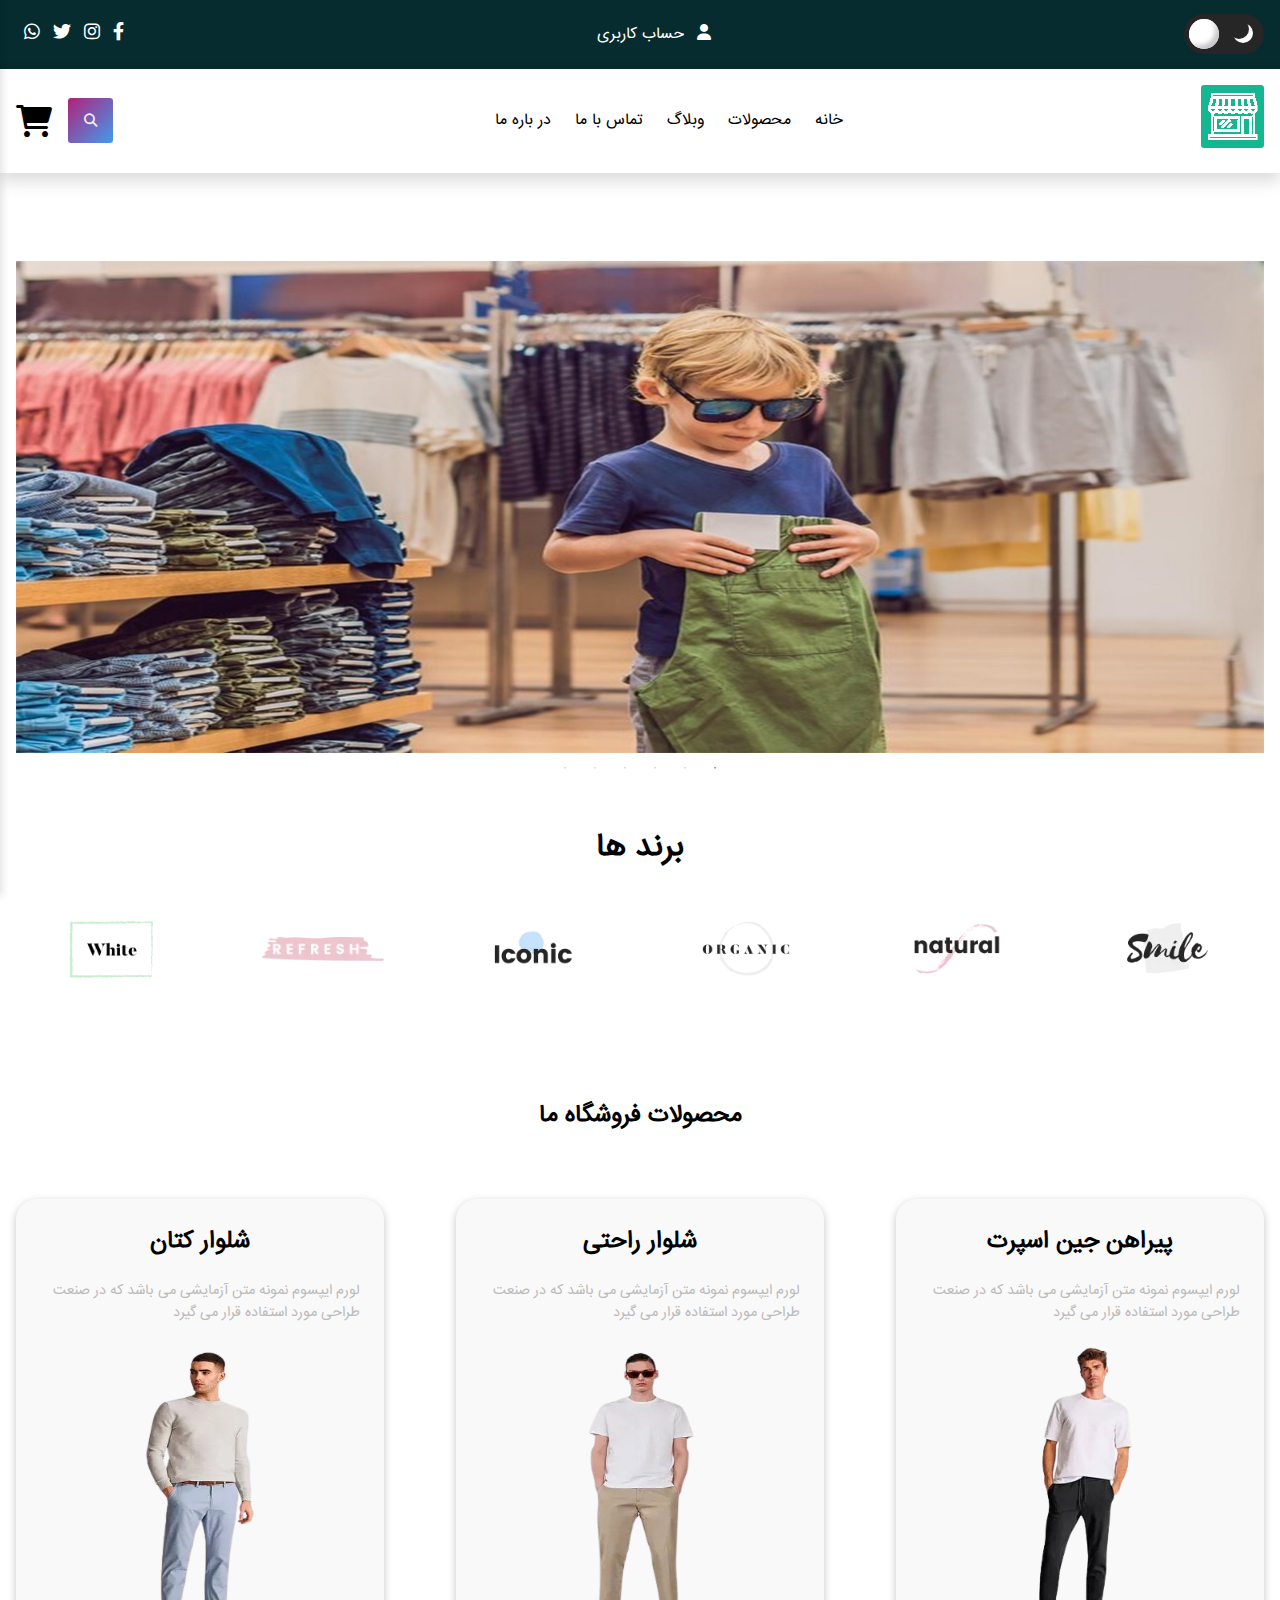
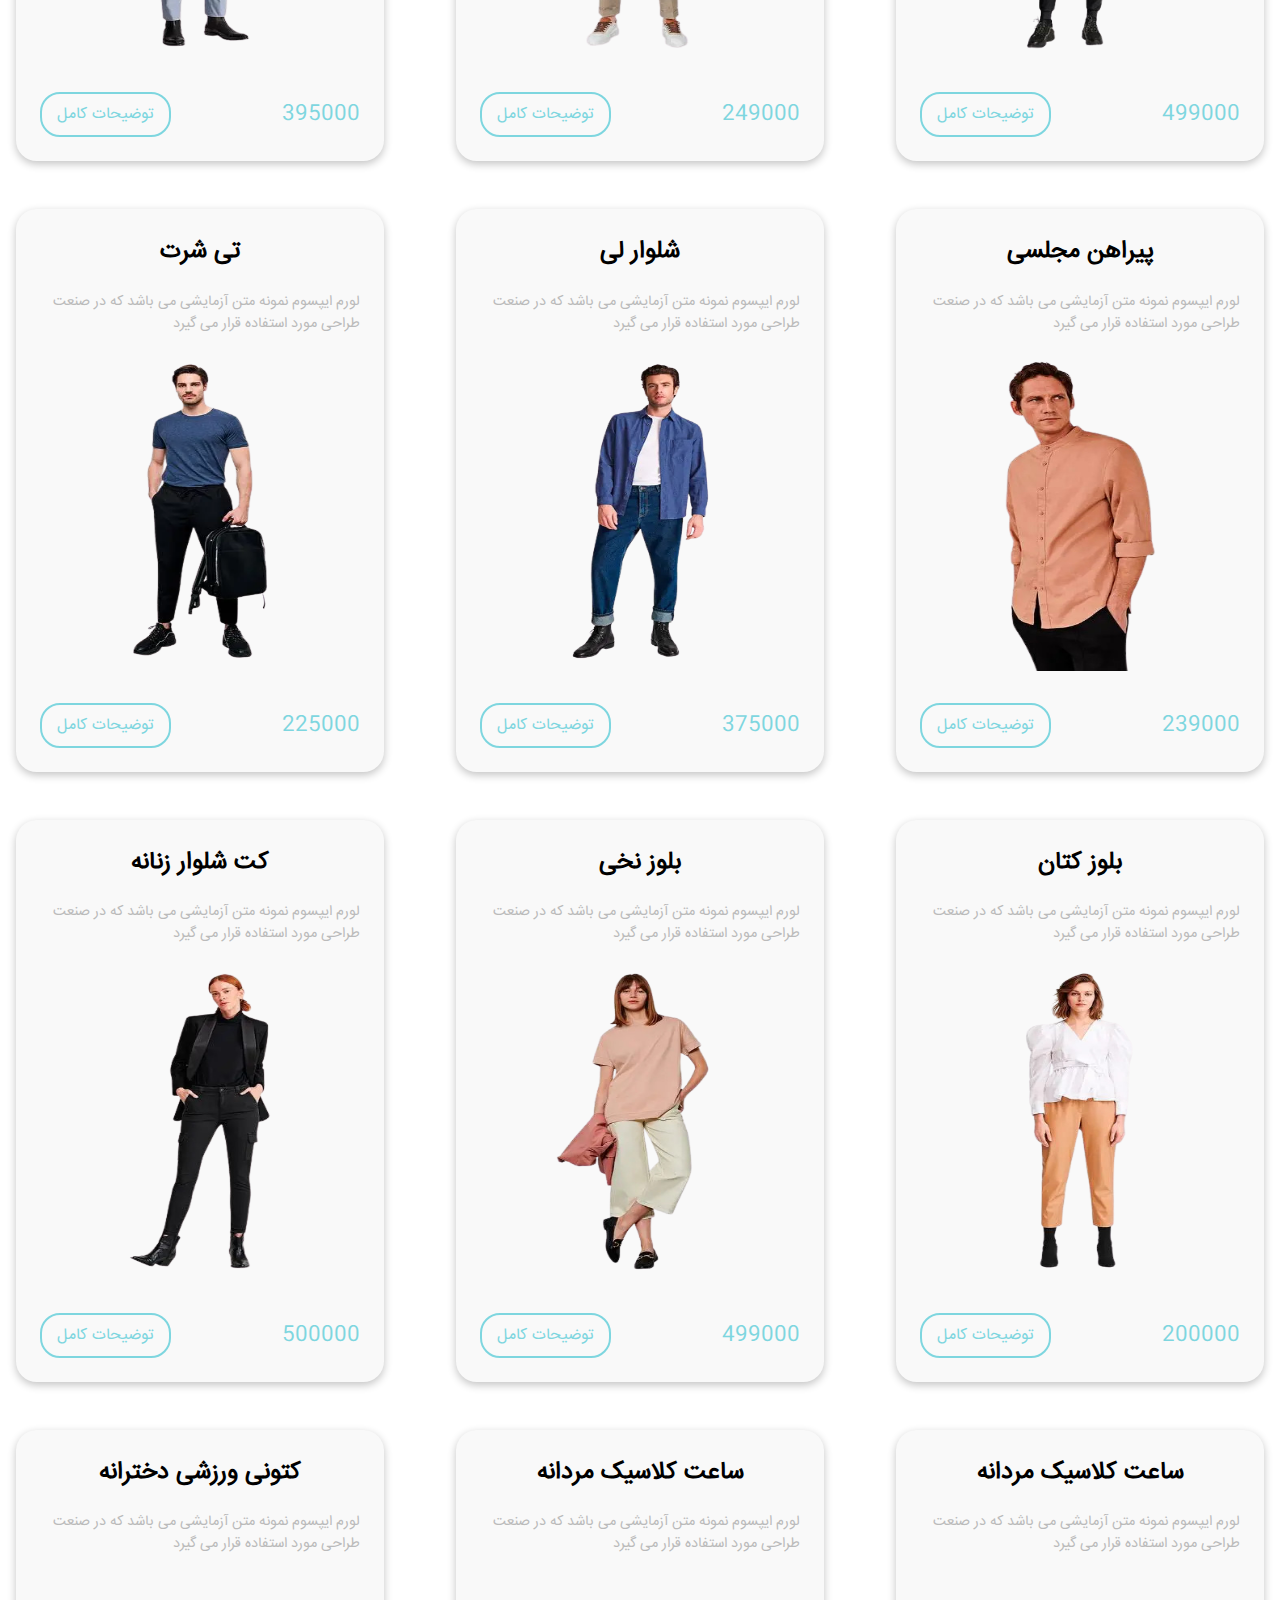
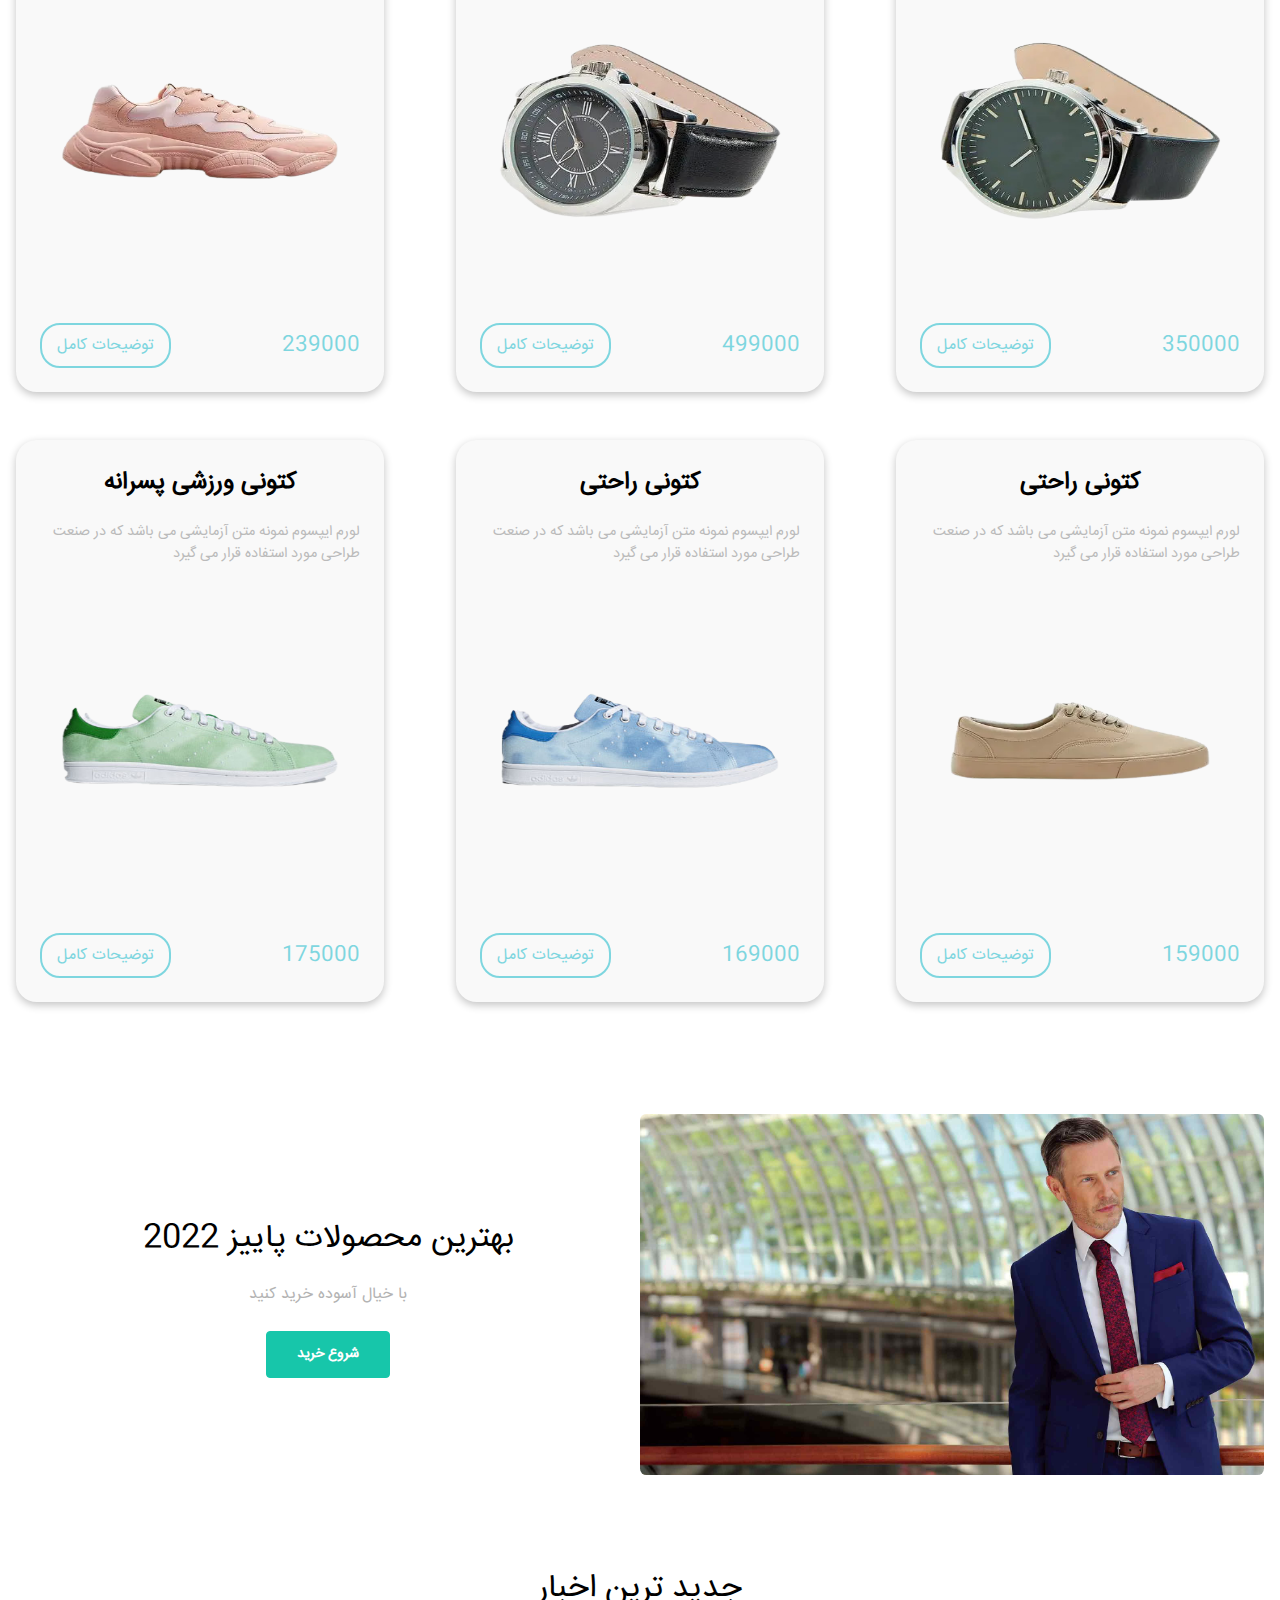
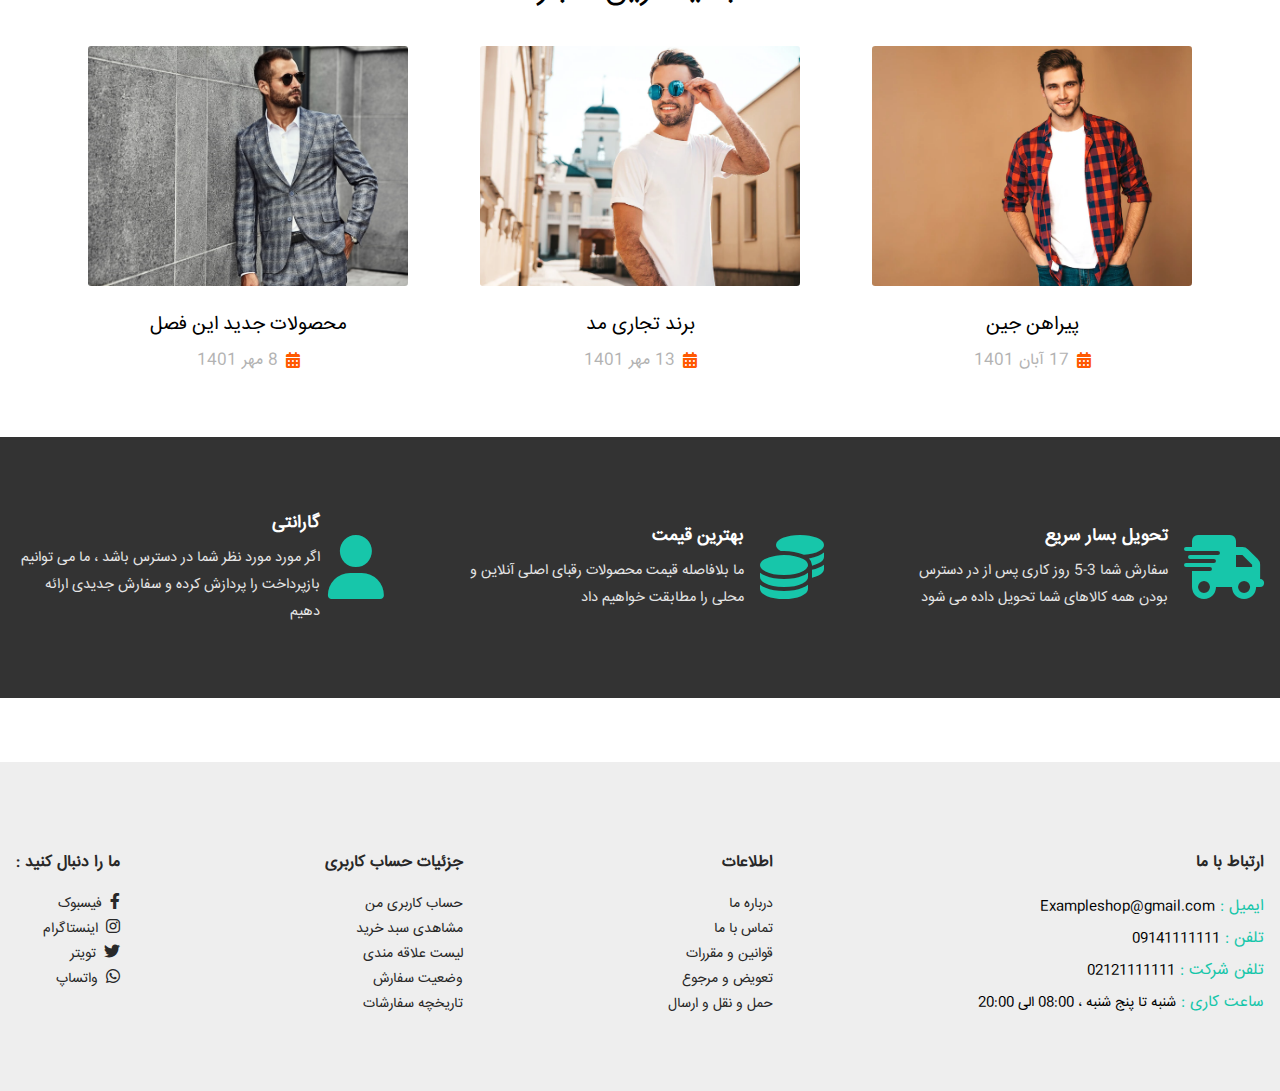
==== commit 3a9d0ae1: "update folder" ====
--- a/index.html
+++ b/index.html
@@ -16,7 +16,7 @@
 
 
 
-<!-- 1= Header -->
+<!-- 1=Header -->
 
 <header class="header shadow">
     <div class="bg-shadow">
@@ -584,12 +584,12 @@
   </section>
   </div>
 </footer>
-
-
-
-<script src="js/jquery-3.6.1.min.js"></script><!-- Jquery Libs-->
-<script src="js/slick.min.js"></script><!-- slick libs-->
-<script src="js/app.js"></script><!-- Script Js -->
+<!-- End-->
+
+
+<script src="script/jquery-3.6.1.min.js"></script><!-- Jquery Libs-->
+<script src="script/slick.min.js"></script><!-- slick libs-->
+<script src="script/app.js"></script><!-- Script Js -->
 </body>
 </html>
 
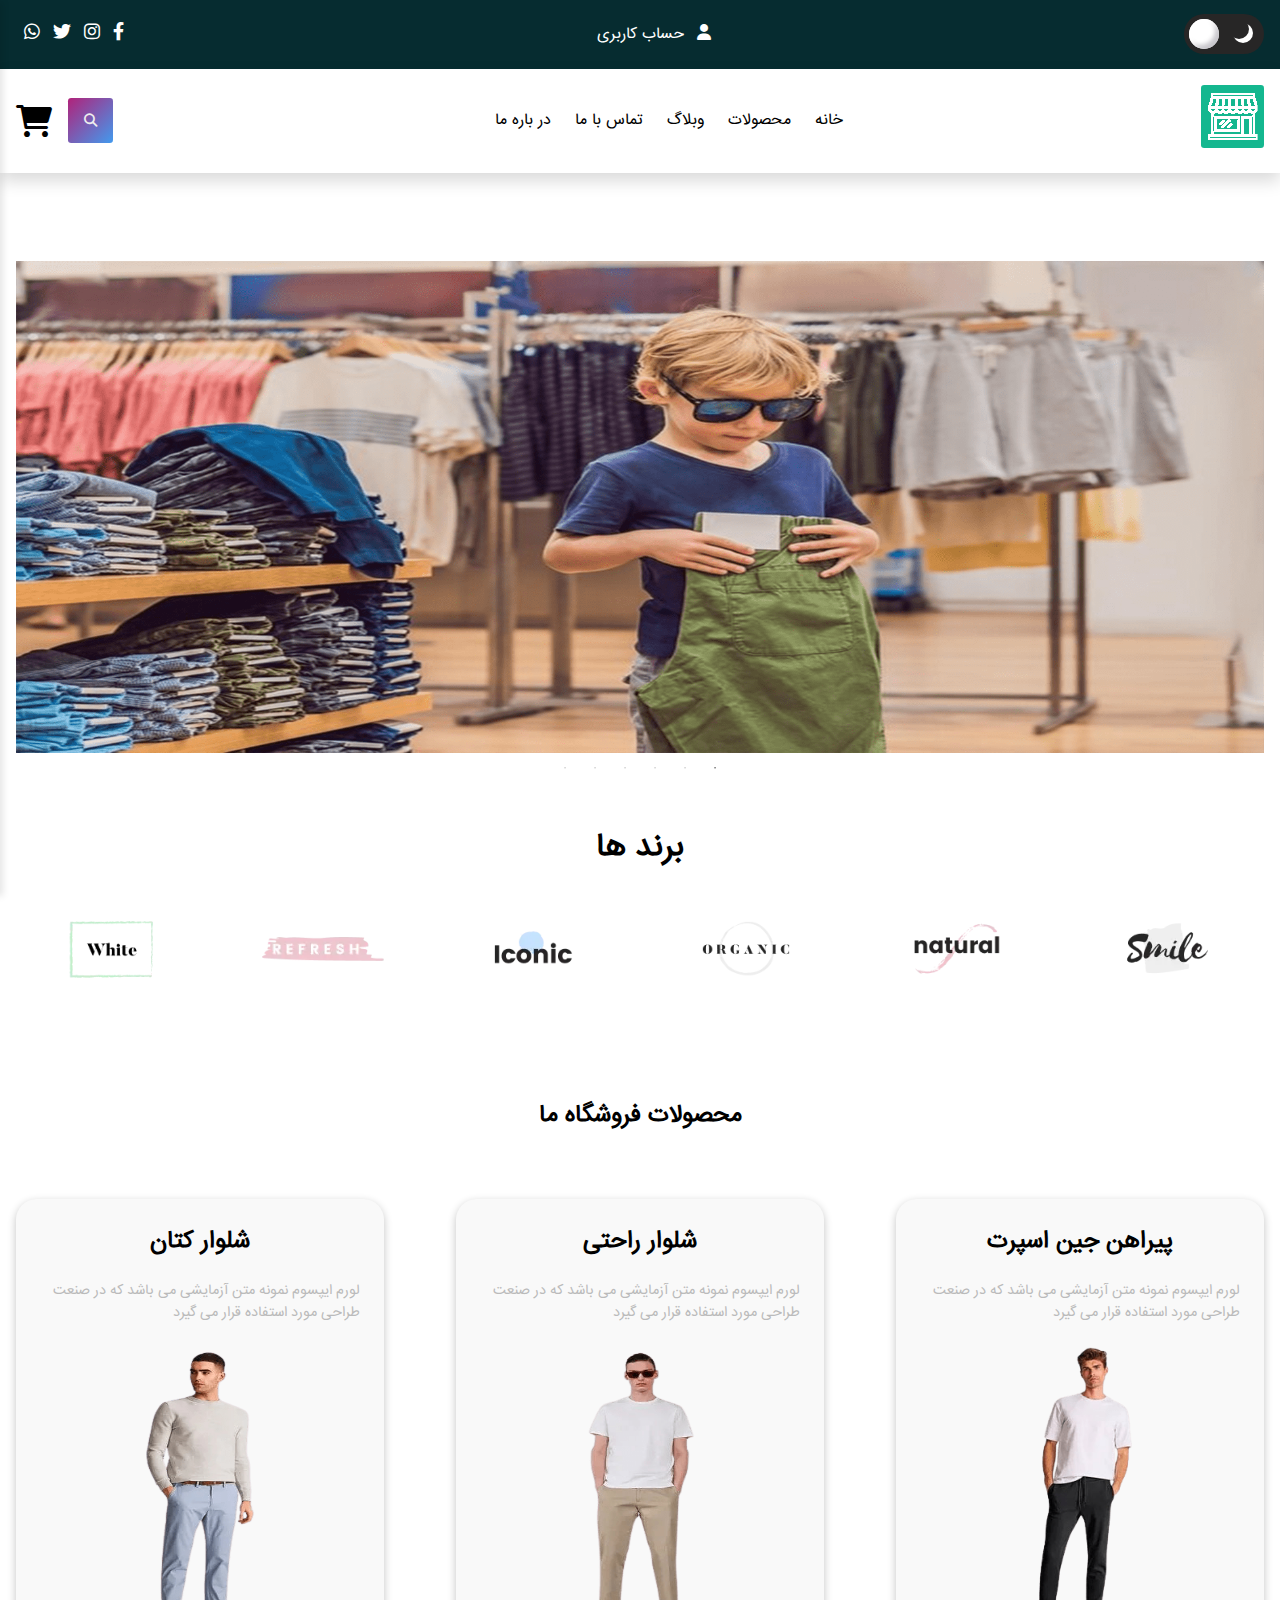
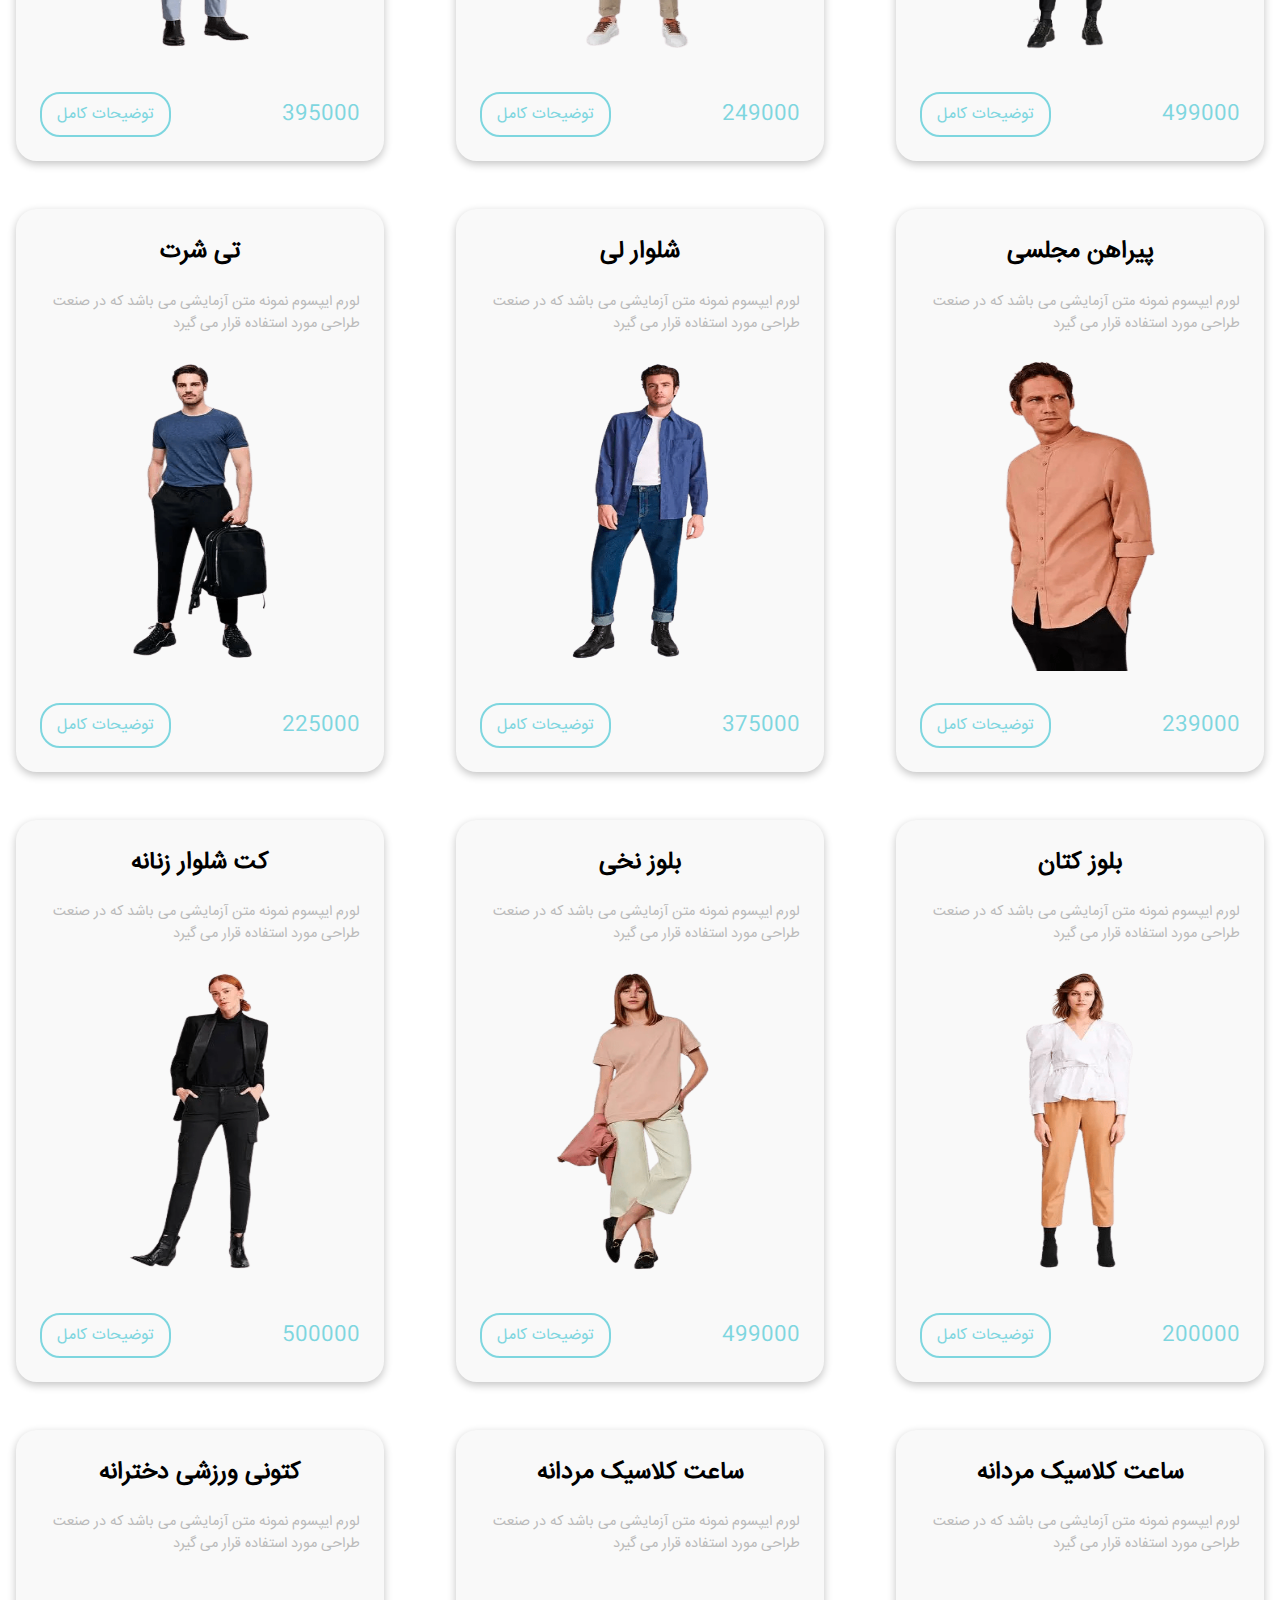
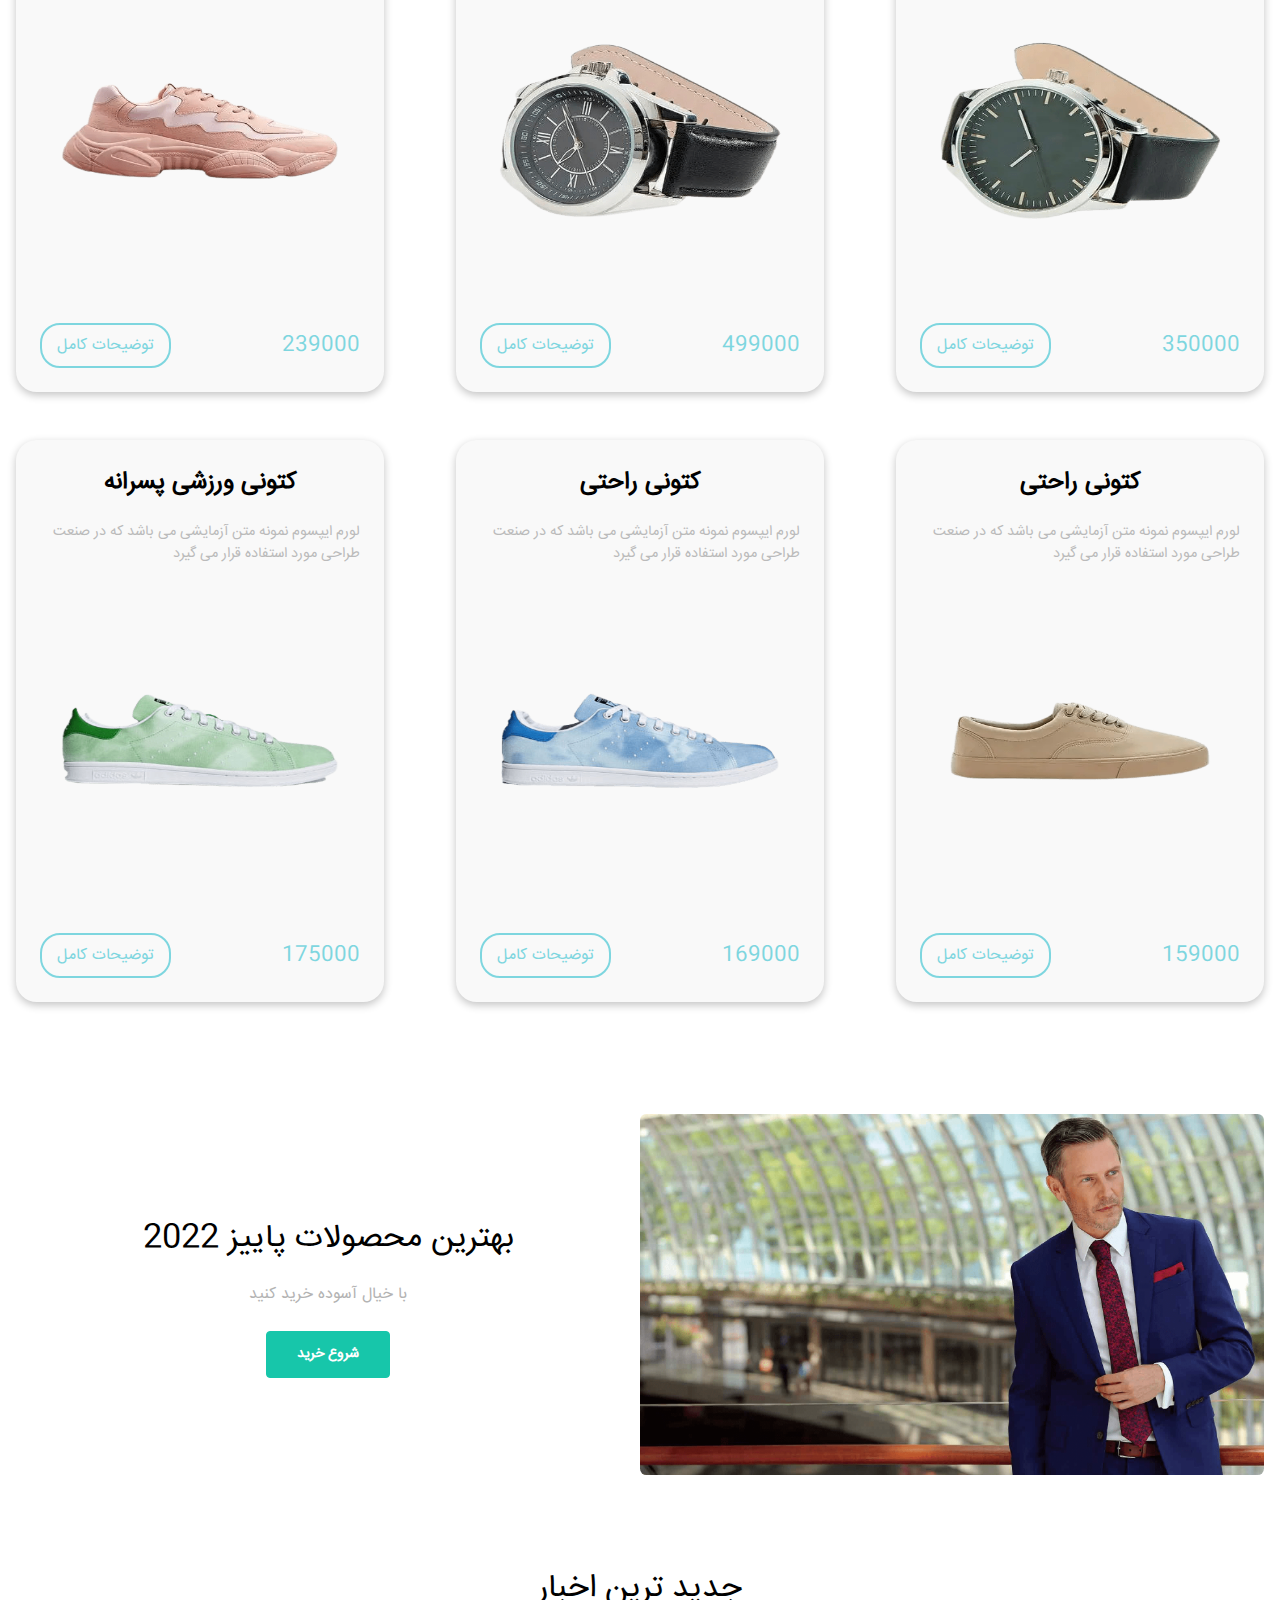
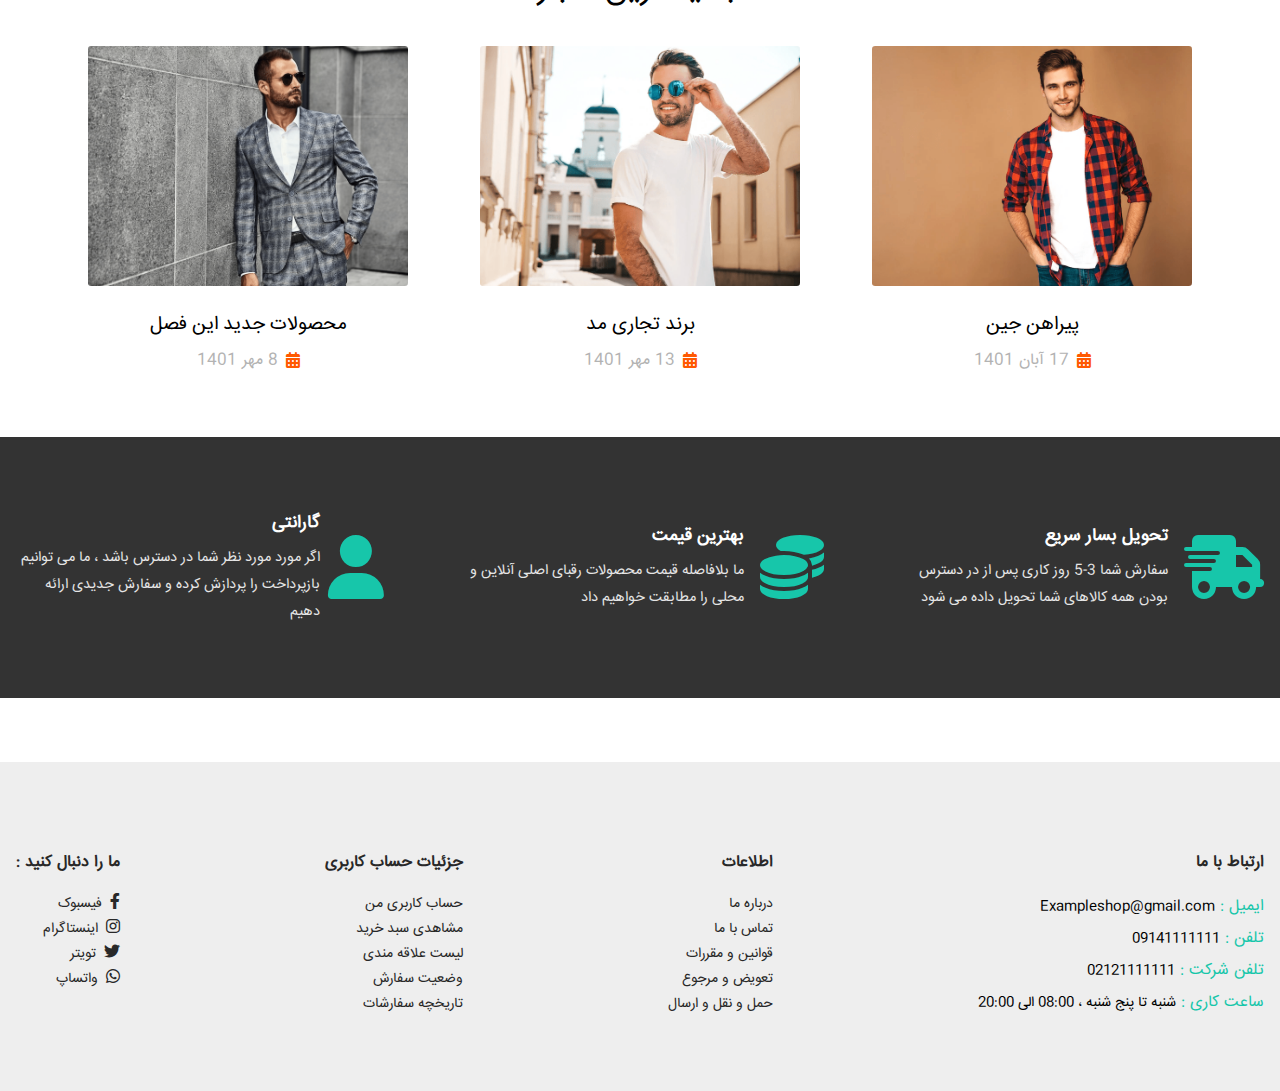
==== commit 1d84d798: "update project" ====
--- a/index.html
+++ b/index.html
@@ -4,12 +4,12 @@
     <meta charset="UTF-8">
     <meta http-equiv="X-UA-Compatible" content="IE=edge">
     <meta name="viewport" content="width=device-width, initial-scale=1.0">
-    <link rel="icon" href="images/favicone.ico">
+    <link rel="icon" href="img/favicon.png">
     <title>فروشگاه  مینی شاپ | صفحه اصلی</title>
-    <link rel="stylesheet" href="libs/slick/css/slick-theme.css"><!-- style lib slick -->
-    <link rel="stylesheet" href="libs/slick/css/slick.css"><!-- style lib slick -->
+    <link rel="stylesheet" href="css/fontAwesome/css/all.min.css"><!--font awesome-->
+    <link rel="stylesheet" href="css/slick-theme.css"><!-- style lib slick -->
+    <link rel="stylesheet" href="css/slick.css"><!-- style lib slick -->
     <link rel="stylesheet" href="css/style.css"><!-- main styles-->
-    <link rel="stylesheet" href="css/fontAwesome/css/all.min.css"><!--font awesome-->
 </head>
 <body class="">
 <div id="overlay"></div> <!-- class="overlay" -->
@@ -125,7 +125,7 @@
             <div class="header__bottom">
 
             <div class="nav-logo">
-                <img src="images/iconeminishop.png" alt="logo MiniShop" class="nav-logo__img">
+                <img src="img/iconeminishop.png" alt="logo MiniShop" class="nav-logo__img">
             </div>
 
             <ul class="menu">
@@ -180,8 +180,8 @@
               <div class="shopping-cart__cart">
                 <div class="shopping-cart__cart-img">
                   <img
-                    src="images/basket/item-3.png"
-                    alt=""
+                    src="img/basket-item-3.png"
+                    alt="user basket image"
                   />
                 </div>
                 <div class="shopping-cart__cart-content">
@@ -210,8 +210,8 @@
               <div class="shopping-cart__cart">
                 <div class="shopping-cart__cart-img">
                   <img
-                    src="images/basket/item-2.png"
-                    alt=""
+                    src="img/basket-item-2.png"
+                    alt="user basket image"
                   />
                 </div>
                 <div class="shopping-cart__cart-content">
@@ -240,8 +240,8 @@
               <div class="shopping-cart__cart">
                 <div class="shopping-cart__cart-img">
                   <img
-                    src="images/basket/item-1.png"
-                    alt=""
+                    src="img/basket-item-1.png"
+                    alt="user basket image"
                   />
                 </div>
                 <div class="shopping-cart__cart-content">
@@ -311,12 +311,12 @@
   <!-- 3= Slider -->
   <div class="container sliders">
     <section class="slider">
-      <img src="images/imageSlider/sliderimg1.png" alt="slider Image">
-      <img src="images/imageSlider/sliderimg2.png" alt="slider Image">
-      <img src="images/imageSlider/sliderimg3.png" alt="slider Image">
-      <img src="images/imageSlider/sliderimg4.png" alt="slider Image">
-      <img src="images/imageSlider/sliderimg5.png" alt="slider Image">
-      <img src="images/imageSlider/sliderimg6.png" alt="slider Image">
+      <img src="img/sliderimg1.png" alt="slider Image">
+      <img src="img/sliderimg2.png" alt="slider Image">
+      <img src="img/sliderimg3.png" alt="slider Image">
+      <img src="img/sliderimg4.png" alt="slider Image">
+      <img src="img/sliderimg5.png" alt="slider Image">
+      <img src="img/sliderimg6.png" alt="slider Image">
     </section>
   </div>
 
@@ -330,12 +330,12 @@
       <h2 class="companies__title">برند ها </h2>
       <div class="companies__items">
         
-        <img class="companies__image" src="images/barand/brand-1.jpg" alt=" image companies">
-        <img class="companies__image" src="images/barand/brand-2.jpg" alt=" image companies">
-        <img class="companies__image" src="images/barand/brand-3.jpg" alt=" image companies">
-        <img class="companies__image" src="images/barand/brand-4.jpg" alt=" image companies">
-        <img class="companies__image" src="images/barand/brand-5.jpg" alt=" image companies">
-        <img class="companies__image" src="images/barand/brand-6.jpg" alt=" image companies">
+        <img class="companies__image" src="img/brand-1.jpg" alt=" image companies">
+        <img class="companies__image" src="img/brand-2.jpg" alt=" image companies">
+        <img class="companies__image" src="img/brand-3.jpg" alt=" image companies">
+        <img class="companies__image" src="img/brand-4.jpg" alt=" image companies">
+        <img class="companies__image" src="img/brand-5.jpg" alt=" image companies">
+        <img class="companies__image" src="img/brand-6.jpg" alt=" image companies">
 
       </div>
     </div>
@@ -354,24 +354,9 @@
       <section id="Products-items" class="product-items">
 
 
-        <!-- product#1 نمونه آیتم هر محصول   -->
-        <!--<div class="product-card">
-          <h3 class="product-card__title">پیراهن جین اسپرت </h3>
-          <p class="product-card__text">لورم ایپسوم نمونه متن آزمایشی می باشد که در صنعت طراحی مورد استفاده قرار می گیرد</p>
-          <div class="product-card__image" >
-          <img class="product-card__img" src="images/product/product-15.jpg" alt=" products">
-          </div>
-          <div class="product-card__info">
-            <div class="product-card__price">200000 تومان</div>
-            <a href="Product-info.html" class="product-card__btn"> توضیحات کامل </a>
-          </div>
-  
-          <!--<div class="user-basket">
-          <a href="#" class="product-card-basket__btn">  افزودن به سبد خرید </a>
-        </div>-->
-
-        <!-- همه محصولات از سمت جاوا اسکریپت ساخته می شوند  -->
-        
+        <!-- 
+          Add Products Js
+        -->
 
     </section><!-- product-items -->
     </div>
@@ -385,7 +370,7 @@
       <div class="banner-details">
       
       <div class="banner-image">
-        <img src="images/banner/banner1.png" alt="banner" class="banner-image__pic">
+        <img src="img/banner1.png" alt="banner" class="banner-image__pic">
       </div>
 
       <div class="banner-description">
@@ -410,52 +395,8 @@
       <h3 class="Weblog__title"> جدید ترین اخبار</h3>
       <div class="Weblog-items">
         <!--
-
-        <div class="Weblog-item">
-
-          <a href="pages/weblog.html">
-          <div  class="Weblog-image">
-            <img src="images/weblog/blog1.png" alt="weblog image" class="Weblog-image__pic">
-          </div>
-          </a>
-        </a>
-          <div class="Weblog-details">
-            <h5 class="Weblog-details__title">  پیراهن جین  </h5>
-            <p class="Weblog-details__text"><i class="fa fa-calendar-days"></i> 17 آبان 1401</p>
-          </div>
-        </div>
-
-
-        <div class="Weblog-item">
-        
-          <a href="pages/weblog.html">
-            <div  class="Weblog-image">
-              <img src="images/weblog/blog2.png" alt="weblog image" class="Weblog-image__pic">
-            </div>
-            </a>
-          <div class="Weblog-details">
-            <h5 class="Weblog-details__title"> برند تجاری مد </h5>
-            <p class="Weblog-details__text"><i class="fa fa-calendar-days"></i> 17 آبان 1401</p>
-          </div>
-        </div>
-
-
-        <div class="Weblog-item">
-          
-          <a href="pages/weblog.html">
-            <div  class="Weblog-image">
-              <img src="images/weblog/blog3.png" alt="weblog image" class="Weblog-image__pic">
-            </div>
-            </a>
-          <div class="Weblog-details">
-            <h5 class="Weblog-details__title"> محصولات جدید این فصل  </h5>
-            <p class="Weblog-details__text"><i class="fa fa-calendar-days"></i> 17 آبان 1401</p>
-          </div>
-        </div>-->
-
-
-
-
+          add weblog Item
+        -->
       </div><!-- Weblog-items -->
     </div>
   </section>
--- a/css/style.css
+++ b/css/style.css
@@ -1407,6 +1407,79 @@
 
 
 
+/* style page product */
+
+.products-content{
+  display: flex;
+  align-items: center;
+  justify-content: center;
+  margin: 4rem 0;
+}
+.products-content__left{
+  flex-basis: 50%;
+}
+.products-content__image{
+  object-fit: cover;
+}
+.products-content__right{
+  flex-basis: 50%;
+}
+.products-content__title{
+  font-size: 1.5rem;
+  padding-bottom: 1.5rem;
+}
+.products-content__description{
+
+}
+.products-content__price{
+margin-top: 1.5rem;
+color: var(--color-primary);
+font-weight: normal;
+}
+
+
+
+/* style page weblog */
+.weblog-content{
+  display: flex;
+  flex-direction: column;
+  justify-content: center;
+  align-items: center;
+  margin: 5rem 0;
+}
+.weblog-content__top{
+flex-basis: 100%;
+}
+.weblog-content__image{
+  width: 100%;
+  height: 100%;
+  object-fit: cover;
+  border-radius: .4rem;
+}
+.weblog-content__bottom{
+  padding-top: 2.5rem ;
+  text-align: center;
+}
+.weblog-content__title{
+  font-size: 1.8rem;
+}
+.weblog-content__description{
+  padding-top: 2rem ;
+  line-height: 2rem;
+
+}
+.weblog-content__date{
+  padding-top: 3rem;
+  text-align: right;
+  display: flex;
+  align-items: center;
+
+}
+
+
+
+
+
 
 /* Responsive ProJect */ 
 @media only screen and (max-width: 1200px) {
@@ -1598,6 +1671,24 @@
   max-width: 100%;
 }
 
+
+/* Responsive page product */
+.products-content{
+  flex-direction: column;
+}
+.products-content__left{
+  flex-basis: 100%;
+}
+.products-content__right{
+  flex-basis: 100%;
+  padding-top: 2.5rem;
+}
+
+.products-content__image{
+  object-fit: cover;
+}
+
+
 }
 
 @media only screen and (max-width: 576px) {
@@ -1670,6 +1761,12 @@
     max-width: 100%; 
     text-align: center;
 }
+
+
+/* Responsive page product */
+.products-content__right{
+  text-align: center;
+}
   
 }
 
